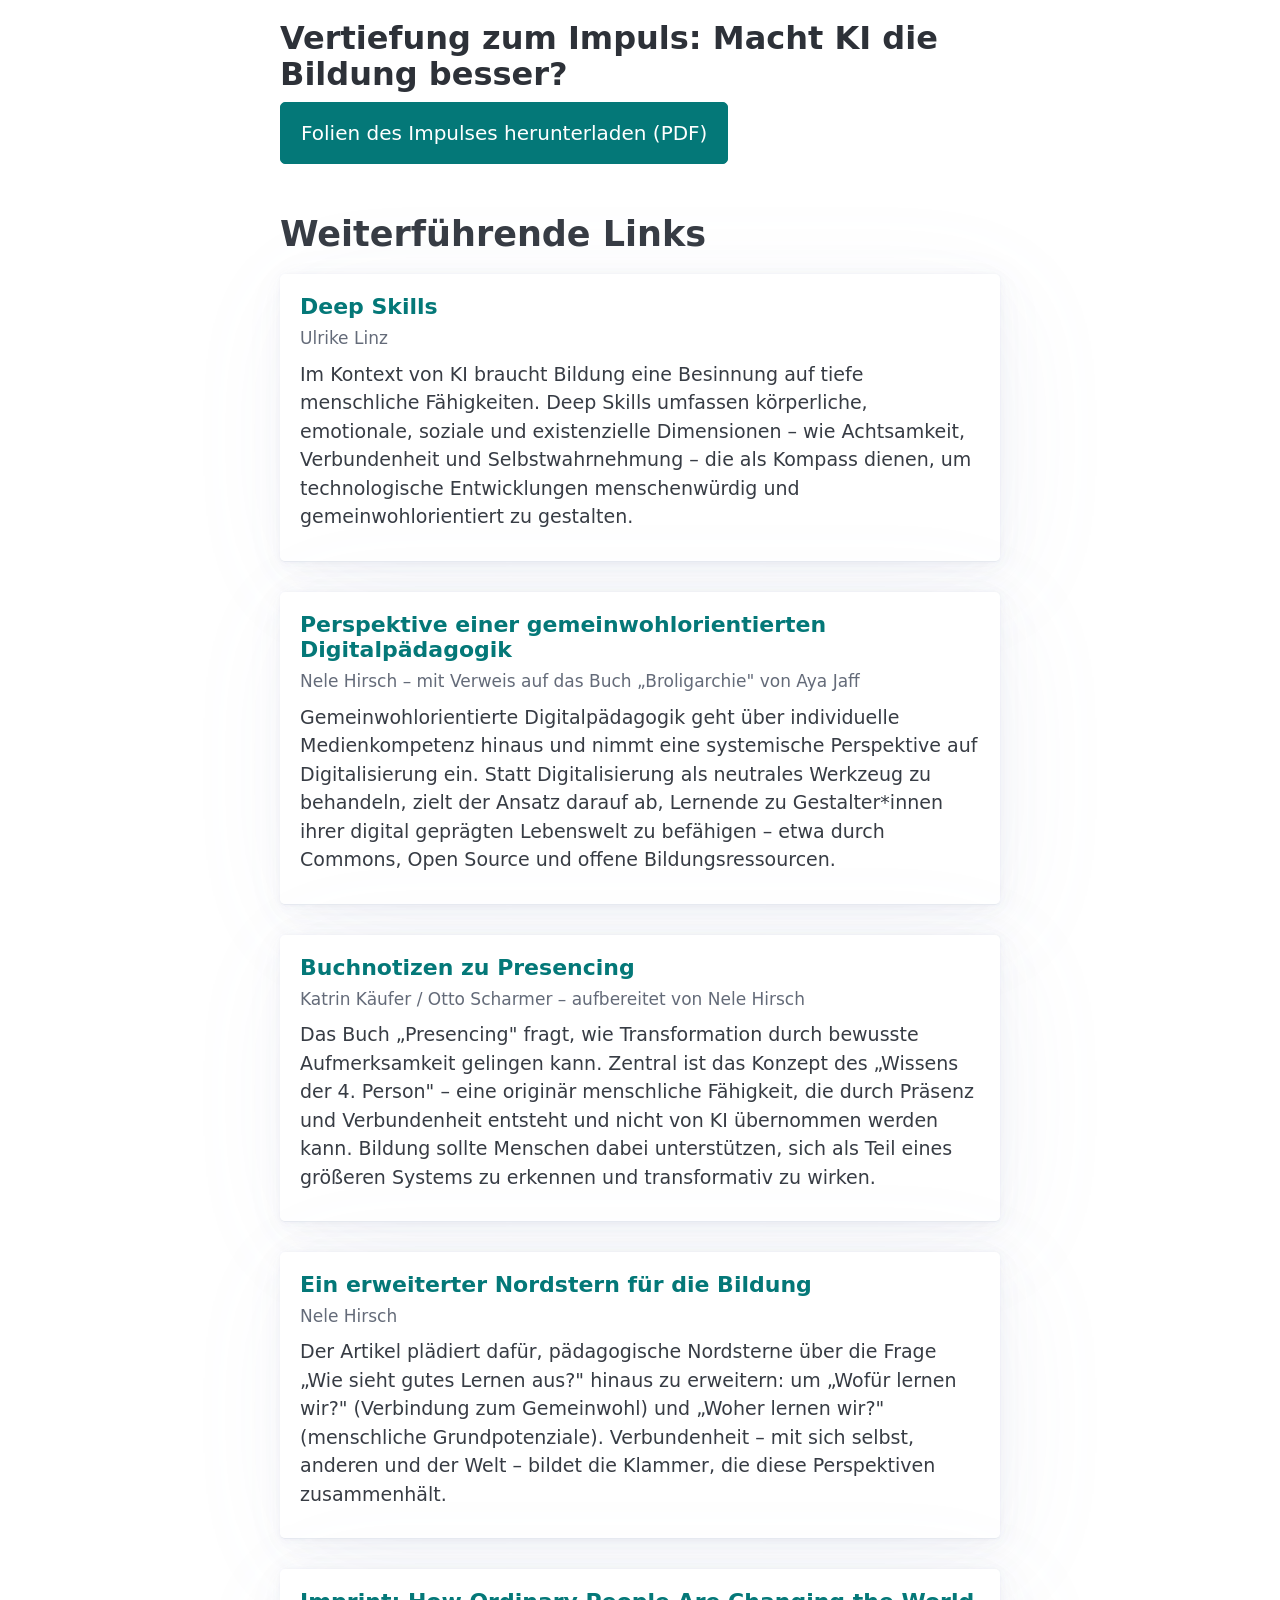
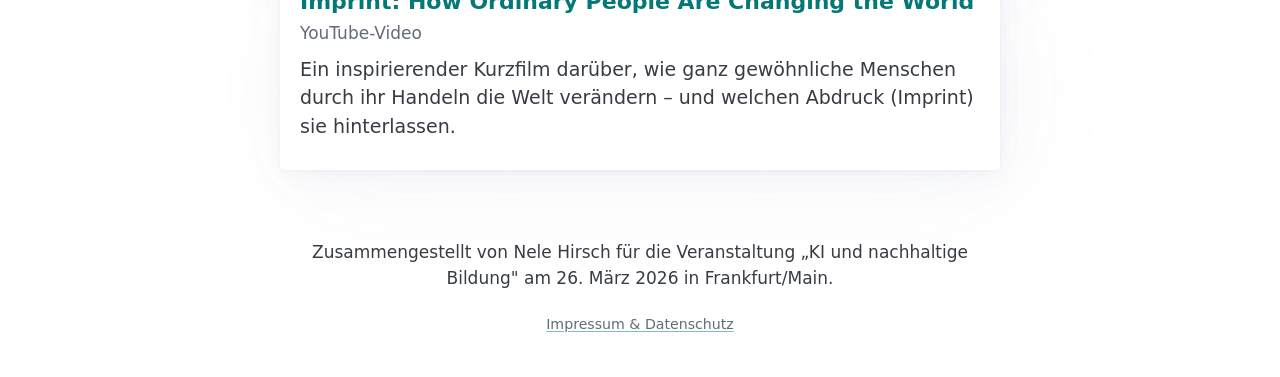
==== index.html @ 7fba6219 "Initiale Version der Vertiefungsseite Statische Website mit Pico.css zum Impuls 'Macht KI die Bildun" ====
<!DOCTYPE html>
<html lang="de">
<head>
    <meta charset="UTF-8">
    <meta name="viewport" content="width=device-width, initial-scale=1.0">
    <title>Vertiefung zum Impuls: Macht KI die Bildung besser?</title>
    <meta name="description" content="Vertiefende Links und Materialien zum Impuls 'Macht KI die Bildung besser?' – Veranstaltung 'KI und nachhaltige Bildung', 26. März 2026, Frankfurt/Main.">
    <meta property="og:title" content="Vertiefung zum Impuls: Macht KI die Bildung besser?">
    <meta property="og:description" content="Vertiefende Links und Materialien zum Impuls 'Macht KI die Bildung besser?' – Veranstaltung 'KI und nachhaltige Bildung', 26. März 2026, Frankfurt/Main.">
    <meta property="og:image" content="img-vorschau.png">
    <link rel="icon" href="favicon.ico" type="image/x-icon">
    <link rel="stylesheet" href="css/pico.min.css">
    <link rel="stylesheet" href="css/custom.css">
</head>
<body>
    <main class="container">
        <header>
            <h1>Vertiefung zum Impuls: Macht KI die Bildung besser?</h1>
        </header>

        <section class="download-section">
            <a href="ffm-slides.pdf" role="button" download>Folien des Impulses herunterladen (PDF)</a>
        </section>

        <section>
            <h2>Weiterführende Links</h2>

            <article class="link-card">
                <h3><a href="https://linzspiration.de/deep-skills">Deep Skills</a></h3>
                <p class="author">Ulrike Linz</p>
                <p>Im Kontext von KI braucht Bildung eine Besinnung auf tiefe menschliche Fähigkeiten. Deep Skills umfassen körperliche, emotionale, soziale und existenzielle Dimensionen – wie Achtsamkeit, Verbundenheit und Selbstwahrnehmung – die als Kompass dienen, um technologische Entwicklungen menschenwürdig und gemeinwohlorientiert zu gestalten.</p>
            </article>

            <article class="link-card">
                <h3><a href="https://ebildungslabor.de/blog/gemeinwohlorientierte-digitalpaedagogik/">Perspektive einer gemeinwohlorientierten Digitalpädagogik</a></h3>
                <p class="author">Nele Hirsch – mit Verweis auf das Buch „Broligarchie" von Aya Jaff</p>
                <p>Gemeinwohlorientierte Digitalpädagogik geht über individuelle Medienkompetenz hinaus und nimmt eine systemische Perspektive auf Digitalisierung ein. Statt Digitalisierung als neutrales Werkzeug zu behandeln, zielt der Ansatz darauf ab, Lernende zu Gestalter*innen ihrer digital geprägten Lebenswelt zu befähigen – etwa durch Commons, Open Source und offene Bildungsressourcen.</p>
            </article>

            <article class="link-card">
                <h3><a href="https://ebildungslabor.de/blog/buchnotizen-presencing/">Buchnotizen zu Presencing</a></h3>
                <p class="author">Katrin Käufer / Otto Scharmer – aufbereitet von Nele Hirsch</p>
                <p>Das Buch „Presencing" fragt, wie Transformation durch bewusste Aufmerksamkeit gelingen kann. Zentral ist das Konzept des „Wissens der 4. Person" – eine originär menschliche Fähigkeit, die durch Präsenz und Verbundenheit entsteht und nicht von KI übernommen werden kann. Bildung sollte Menschen dabei unterstützen, sich als Teil eines größeren Systems zu erkennen und transformativ zu wirken.</p>
            </article>

            <article class="link-card">
                <h3><a href="https://ebildungslabor.de/blog/ein-erweiterter-nordstern-fuer-die-bildung/">Ein erweiterter Nordstern für die Bildung</a></h3>
                <p class="author">Nele Hirsch</p>
                <p>Der Artikel plädiert dafür, pädagogische Nordsterne über die Frage „Wie sieht gutes Lernen aus?" hinaus zu erweitern: um „Wofür lernen wir?" (Verbindung zum Gemeinwohl) und „Woher lernen wir?" (menschliche Grundpotenziale). Verbundenheit – mit sich selbst, anderen und der Welt – bildet die Klammer, die diese Perspektiven zusammenhält.</p>
            </article>

            <article class="link-card">
                <h3><a href="https://www.youtube.com/watch?v=e0IQV1z_kgY">Imprint: How Ordinary People Are Changing the World</a></h3>
                <p class="author">YouTube-Video</p>
                <p>Ein inspirierender Kurzfilm darüber, wie ganz gewöhnliche Menschen durch ihr Handeln die Welt verändern – und welchen Abdruck (Imprint) sie hinterlassen.</p>
            </article>
        </section>
    </main>

    <footer class="container">
        <p>Zusammengestellt von Nele Hirsch für die Veranstaltung „KI und nachhaltige Bildung" am 26. März 2026 in Frankfurt/Main.</p>
        <p><small><a href="impressumunddatenschutz.html">Impressum &amp; Datenschutz</a></small></p>
    </footer>
</body>
</html>
---- css/pico.min.css ----
@charset "UTF-8";/*!
 * Pico CSS ✨ v2.1.1 (https://picocss.com)
 * Copyright 2019-2025 - Licensed under MIT
 */:host,:root{--pico-font-family-emoji:"Apple Color Emoji","Segoe UI Emoji","Segoe UI Symbol","Noto Color Emoji";--pico-font-family-sans-serif:system-ui,"Segoe UI",Roboto,Oxygen,Ubuntu,Cantarell,Helvetica,Arial,"Helvetica Neue",sans-serif,var(--pico-font-family-emoji);--pico-font-family-monospace:ui-monospace,SFMono-Regular,"SF Mono",Menlo,Consolas,"Liberation Mono",monospace,var(--pico-font-family-emoji);--pico-font-family:var(--pico-font-family-sans-serif);--pico-line-height:1.5;--pico-font-weight:400;--pico-font-size:100%;--pico-text-underline-offset:0.1rem;--pico-border-radius:0.25rem;--pico-border-width:0.0625rem;--pico-outline-width:0.125rem;--pico-transition:0.2s ease-in-out;--pico-spacing:1rem;--pico-typography-spacing-vertical:1rem;--pico-block-spacing-vertical:var(--pico-spacing);--pico-block-spacing-horizontal:var(--pico-spacing);--pico-grid-column-gap:var(--pico-spacing);--pico-grid-row-gap:var(--pico-spacing);--pico-form-element-spacing-vertical:0.75rem;--pico-form-element-spacing-horizontal:1rem;--pico-group-box-shadow:0 0 0 rgba(0, 0, 0, 0);--pico-group-box-shadow-focus-with-button:0 0 0 var(--pico-outline-width) var(--pico-primary-focus);--pico-group-box-shadow-focus-with-input:0 0 0 0.0625rem var(--pico-form-element-border-color);--pico-modal-overlay-backdrop-filter:blur(0.375rem);--pico-nav-element-spacing-vertical:1rem;--pico-nav-element-spacing-horizontal:0.5rem;--pico-nav-link-spacing-vertical:0.5rem;--pico-nav-link-spacing-horizontal:0.5rem;--pico-nav-breadcrumb-divider:">";--pico-icon-checkbox:url("data:image/svg+xml,%3Csvg xmlns='http://www.w3.org/2000/svg' width='24' height='24' viewBox='0 0 24 24' fill='none' stroke='rgb(255, 255, 255)' stroke-width='4' stroke-linecap='round' stroke-linejoin='round'%3E%3Cpolyline points='20 6 9 17 4 12'%3E%3C/polyline%3E%3C/svg%3E");--pico-icon-minus:url("data:image/svg+xml,%3Csvg xmlns='http://www.w3.org/2000/svg' width='24' height='24' viewBox='0 0 24 24' fill='none' stroke='rgb(255, 255, 255)' stroke-width='4' stroke-linecap='round' stroke-linejoin='round'%3E%3Cline x1='5' y1='12' x2='19' y2='12'%3E%3C/line%3E%3C/svg%3E");--pico-icon-chevron:url("data:image/svg+xml,%3Csvg xmlns='http://www.w3.org/2000/svg' width='24' height='24' viewBox='0 0 24 24' fill='none' stroke='rgb(136, 145, 164)' stroke-width='2' stroke-linecap='round' stroke-linejoin='round'%3E%3Cpolyline points='6 9 12 15 18 9'%3E%3C/polyline%3E%3C/svg%3E");--pico-icon-date:url("data:image/svg+xml,%3Csvg xmlns='http://www.w3.org/2000/svg' width='24' height='24' viewBox='0 0 24 24' fill='none' stroke='rgb(136, 145, 164)' stroke-width='2' stroke-linecap='round' stroke-linejoin='round'%3E%3Crect x='3' y='4' width='18' height='18' rx='2' ry='2'%3E%3C/rect%3E%3Cline x1='16' y1='2' x2='16' y2='6'%3E%3C/line%3E%3Cline x1='8' y1='2' x2='8' y2='6'%3E%3C/line%3E%3Cline x1='3' y1='10' x2='21' y2='10'%3E%3C/line%3E%3C/svg%3E");--pico-icon-time:url("data:image/svg+xml,%3Csvg xmlns='http://www.w3.org/2000/svg' width='24' height='24' viewBox='0 0 24 24' fill='none' stroke='rgb(136, 145, 164)' stroke-width='2' stroke-linecap='round' stroke-linejoin='round'%3E%3Ccircle cx='12' cy='12' r='10'%3E%3C/circle%3E%3Cpolyline points='12 6 12 12 16 14'%3E%3C/polyline%3E%3C/svg%3E");--pico-icon-search:url("data:image/svg+xml,%3Csvg xmlns='http://www.w3.org/2000/svg' width='24' height='24' viewBox='0 0 24 24' fill='none' stroke='rgb(136, 145, 164)' stroke-width='1.5' stroke-linecap='round' stroke-linejoin='round'%3E%3Ccircle cx='11' cy='11' r='8'%3E%3C/circle%3E%3Cline x1='21' y1='21' x2='16.65' y2='16.65'%3E%3C/line%3E%3C/svg%3E");--pico-icon-close:url("data:image/svg+xml,%3Csvg xmlns='http://www.w3.org/2000/svg' width='24' height='24' viewBox='0 0 24 24' fill='none' stroke='rgb(136, 145, 164)' stroke-width='3' stroke-linecap='round' stroke-linejoin='round'%3E%3Cline x1='18' y1='6' x2='6' y2='18'%3E%3C/line%3E%3Cline x1='6' y1='6' x2='18' y2='18'%3E%3C/line%3E%3C/svg%3E");--pico-icon-loading:url("data:image/svg+xml,%3Csvg fill='none' height='24' width='24' viewBox='0 0 24 24' xmlns='http://www.w3.org/2000/svg' %3E%3Cstyle%3E g %7B animation: rotate 2s linear infinite; transform-origin: center center; %7D circle %7B stroke-dasharray: 75,100; stroke-dashoffset: -5; animation: dash 1.5s ease-in-out infinite; stroke-linecap: round; %7D @keyframes rotate %7B 0%25 %7B transform: rotate(0deg); %7D 100%25 %7B transform: rotate(360deg); %7D %7D @keyframes dash %7B 0%25 %7B stroke-dasharray: 1,100; stroke-dashoffset: 0; %7D 50%25 %7B stroke-dasharray: 44.5,100; stroke-dashoffset: -17.5; %7D 100%25 %7B stroke-dasharray: 44.5,100; stroke-dashoffset: -62; %7D %7D %3C/style%3E%3Cg%3E%3Ccircle cx='12' cy='12' r='10' fill='none' stroke='rgb(136, 145, 164)' stroke-width='4' /%3E%3C/g%3E%3C/svg%3E")}@media (min-width:576px){:host,:root{--pico-font-size:106.25%}}@media (min-width:768px){:host,:root{--pico-font-size:112.5%}}@media (min-width:1024px){:host,:root{--pico-font-size:118.75%}}@media (min-width:1280px){:host,:root{--pico-font-size:125%}}@media (min-width:1536px){:host,:root{--pico-font-size:131.25%}}a{--pico-text-decoration:underline}a.contrast,a.secondary{--pico-text-decoration:underline}small{--pico-font-size:0.875em}h1,h2,h3,h4,h5,h6{--pico-font-weight:700}h1{--pico-font-size:2rem;--pico-line-height:1.125;--pico-typography-spacing-top:3rem}h2{--pico-font-size:1.75rem;--pico-line-height:1.15;--pico-typography-spacing-top:2.625rem}h3{--pico-font-size:1.5rem;--pico-line-height:1.175;--pico-typography-spacing-top:2.25rem}h4{--pico-font-size:1.25rem;--pico-line-height:1.2;--pico-typography-spacing-top:1.874rem}h5{--pico-font-size:1.125rem;--pico-line-height:1.225;--pico-typography-spacing-top:1.6875rem}h6{--pico-font-size:1rem;--pico-line-height:1.25;--pico-typography-spacing-top:1.5rem}tfoot td,tfoot th,thead td,thead th{--pico-font-weight:600;--pico-border-width:0.1875rem}code,kbd,pre,samp{--pico-font-family:var(--pico-font-family-monospace)}kbd{--pico-font-weight:bolder}:where(select,textarea),input:not([type=submit],[type=button],[type=reset],[type=checkbox],[type=radio],[type=file]){--pico-outline-width:0.0625rem}[type=search]{--pico-border-radius:5rem}[type=checkbox],[type=radio]{--pico-border-width:0.125rem}[type=checkbox][role=switch]{--pico-border-width:0.1875rem}details.dropdown summary:not([role=button]){--pico-outline-width:0.0625rem}nav details.dropdown summary:focus-visible{--pico-outline-width:0.125rem}[role=search]{--pico-border-radius:5rem}[role=group]:has(button.secondary:focus,[type=submit].secondary:focus,[type=button].secondary:focus,[role=button].secondary:focus),[role=search]:has(button.secondary:focus,[type=submit].secondary:focus,[type=button].secondary:focus,[role=button].secondary:focus){--pico-group-box-shadow-focus-with-button:0 0 0 var(--pico-outline-width) var(--pico-secondary-focus)}[role=group]:has(button.contrast:focus,[type=submit].contrast:focus,[type=button].contrast:focus,[role=button].contrast:focus),[role=search]:has(button.contrast:focus,[type=submit].contrast:focus,[type=button].contrast:focus,[role=button].contrast:focus){--pico-group-box-shadow-focus-with-button:0 0 0 var(--pico-outline-width) var(--pico-contrast-focus)}[role=group] [role=button],[role=group] [type=button],[role=group] [type=submit],[role=group] button,[role=search] [role=button],[role=search] [type=button],[role=search] [type=submit],[role=search] button{--pico-form-element-spacing-horizontal:2rem}details summary[role=button]:not(.outline)::after{filter:brightness(0) invert(1)}[aria-busy=true]:not(input,select,textarea):is(button,[type=submit],[type=button],[type=reset],[role=button]):not(.outline)::before{filter:brightness(0) invert(1)}:host(:not([data-theme=dark])),:root:not([data-theme=dark]),[data-theme=light]{color-scheme:light;--pico-background-color:#fff;--pico-color:#373c44;--pico-text-selection-color:rgba(2, 154, 232, 0.25);--pico-muted-color:#646b79;--pico-muted-border-color:rgb(231, 234, 239.5);--pico-primary:#0172ad;--pico-primary-background:#0172ad;--pico-primary-border:var(--pico-primary-background);--pico-primary-underline:rgba(1, 114, 173, 0.5);--pico-primary-hover:#015887;--pico-primary-hover-background:#02659a;--pico-primary-hover-border:var(--pico-primary-hover-background);--pico-primary-hover-underline:var(--pico-primary-hover);--pico-primary-focus:rgba(2, 154, 232, 0.5);--pico-primary-inverse:#fff;--pico-secondary:#5d6b89;--pico-secondary-background:#525f7a;--pico-secondary-border:var(--pico-secondary-background);--pico-secondary-underline:rgba(93, 107, 137, 0.5);--pico-secondary-hover:#48536b;--pico-secondary-hover-background:#48536b;--pico-secondary-hover-border:var(--pico-secondary-hover-background);--pico-secondary-hover-underline:var(--pico-secondary-hover);--pico-secondary-focus:rgba(93, 107, 137, 0.25);--pico-secondary-inverse:#fff;--pico-contrast:#181c25;--pico-contrast-background:#181c25;--pico-contrast-border:var(--pico-contrast-background);--pico-contrast-underline:rgba(24, 28, 37, 0.5);--pico-contrast-hover:#000;--pico-contrast-hover-background:#000;--pico-contrast-hover-border:var(--pico-contrast-hover-background);--pico-contrast-hover-underline:var(--pico-secondary-hover);--pico-contrast-focus:rgba(93, 107, 137, 0.25);--pico-contrast-inverse:#fff;--pico-box-shadow:0.0145rem 0.029rem 0.174rem rgba(129, 145, 181, 0.01698),0.0335rem 0.067rem 0.402rem rgba(129, 145, 181, 0.024),0.0625rem 0.125rem 0.75rem rgba(129, 145, 181, 0.03),0.1125rem 0.225rem 1.35rem rgba(129, 145, 181, 0.036),0.2085rem 0.417rem 2.502rem rgba(129, 145, 181, 0.04302),0.5rem 1rem 6rem rgba(129, 145, 181, 0.06),0 0 0 0.0625rem rgba(129, 145, 181, 0.015);--pico-h1-color:#2d3138;--pico-h2-color:#373c44;--pico-h3-color:#424751;--pico-h4-color:#4d535e;--pico-h5-color:#5c6370;--pico-h6-color:#646b79;--pico-mark-background-color:rgb(252.5, 230.5, 191.5);--pico-mark-color:#0f1114;--pico-ins-color:rgb(28.5, 105.5, 84);--pico-del-color:rgb(136, 56.5, 53);--pico-blockquote-border-color:var(--pico-muted-border-color);--pico-blockquote-footer-color:var(--pico-muted-color);--pico-button-box-shadow:0 0 0 rgba(0, 0, 0, 0);--pico-button-hover-box-shadow:0 0 0 rgba(0, 0, 0, 0);--pico-table-border-color:var(--pico-muted-border-color);--pico-table-row-stripped-background-color:rgba(111, 120, 135, 0.0375);--pico-code-background-color:rgb(243, 244.5, 246.75);--pico-code-color:#646b79;--pico-code-kbd-background-color:var(--pico-color);--pico-code-kbd-color:var(--pico-background-color);--pico-form-element-background-color:rgb(251, 251.5, 252.25);--pico-form-element-selected-background-color:#dfe3eb;--pico-form-element-border-color:#cfd5e2;--pico-form-element-color:#23262c;--pico-form-element-placeholder-color:var(--pico-muted-color);--pico-form-element-active-background-color:#fff;--pico-form-element-active-border-color:var(--pico-primary-border);--pico-form-element-focus-color:var(--pico-primary-border);--pico-form-element-disabled-opacity:0.5;--pico-form-element-invalid-border-color:rgb(183.5, 105.5, 106.5);--pico-form-element-invalid-active-border-color:rgb(200.25, 79.25, 72.25);--pico-form-element-invalid-focus-color:var(--pico-form-element-invalid-active-border-color);--pico-form-element-valid-border-color:rgb(76, 154.5, 137.5);--pico-form-element-valid-active-border-color:rgb(39, 152.75, 118.75);--pico-form-element-valid-focus-color:var(--pico-form-element-valid-active-border-color);--pico-switch-background-color:#bfc7d9;--pico-switch-checked-background-color:var(--pico-primary-background);--pico-switch-color:#fff;--pico-switch-thumb-box-shadow:0 0 0 rgba(0, 0, 0, 0);--pico-range-border-color:#dfe3eb;--pico-range-active-border-color:#bfc7d9;--pico-range-thumb-border-color:var(--pico-background-color);--pico-range-thumb-color:var(--pico-secondary-background);--pico-range-thumb-active-color:var(--pico-primary-background);--pico-accordion-border-color:var(--pico-muted-border-color);--pico-accordion-active-summary-color:var(--pico-primary-hover);--pico-accordion-close-summary-color:var(--pico-color);--pico-accordion-open-summary-color:var(--pico-muted-color);--pico-card-background-color:var(--pico-background-color);--pico-card-border-color:var(--pico-muted-border-color);--pico-card-box-shadow:var(--pico-box-shadow);--pico-card-sectioning-background-color:rgb(251, 251.5, 252.25);--pico-dropdown-background-color:#fff;--pico-dropdown-border-color:#eff1f4;--pico-dropdown-box-shadow:var(--pico-box-shadow);--pico-dropdown-color:var(--pico-color);--pico-dropdown-hover-background-color:#eff1f4;--pico-loading-spinner-opacity:0.5;--pico-modal-overlay-background-color:rgba(232, 234, 237, 0.75);--pico-progress-background-color:#dfe3eb;--pico-progress-color:var(--pico-primary-background);--pico-tooltip-background-color:var(--pico-contrast-background);--pico-tooltip-color:var(--pico-contrast-inverse);--pico-icon-valid:url("data:image/svg+xml,%3Csvg xmlns='http://www.w3.org/2000/svg' width='24' height='24' viewBox='0 0 24 24' fill='none' stroke='rgb(76, 154.5, 137.5)' stroke-width='2' stroke-linecap='round' stroke-linejoin='round'%3E%3Cpolyline points='20 6 9 17 4 12'%3E%3C/polyline%3E%3C/svg%3E");--pico-icon-invalid:url("data:image/svg+xml,%3Csvg xmlns='http://www.w3.org/2000/svg' width='24' height='24' viewBox='0 0 24 24' fill='none' stroke='rgb(200.25, 79.25, 72.25)' stroke-width='2' stroke-linecap='round' stroke-linejoin='round'%3E%3Ccircle cx='12' cy='12' r='10'%3E%3C/circle%3E%3Cline x1='12' y1='8' x2='12' y2='12'%3E%3C/line%3E%3Cline x1='12' y1='16' x2='12.01' y2='16'%3E%3C/line%3E%3C/svg%3E")}:host(:not([data-theme=dark])) input:is([type=submit],[type=button],[type=reset],[type=checkbox],[type=radio],[type=file]),:root:not([data-theme=dark]) input:is([type=submit],[type=button],[type=reset],[type=checkbox],[type=radio],[type=file]),[data-theme=light] input:is([type=submit],[type=button],[type=reset],[type=checkbox],[type=radio],[type=file]){--pico-form-element-focus-color:var(--pico-primary-focus)}@media only screen and (prefers-color-scheme:dark){:host(:not([data-theme])),:root:not([data-theme]){color-scheme:dark;--pico-background-color:rgb(19, 22.5, 30.5);--pico-color:#c2c7d0;--pico-text-selection-color:rgba(1, 170, 255, 0.1875);--pico-muted-color:#7b8495;--pico-muted-border-color:#202632;--pico-primary:#01aaff;--pico-primary-background:#0172ad;--pico-primary-border:var(--pico-primary-background);--pico-primary-underline:rgba(1, 170, 255, 0.5);--pico-primary-hover:#79c0ff;--pico-primary-hover-background:#017fc0;--pico-primary-hover-border:var(--pico-primary-hover-background);--pico-primary-hover-underline:var(--pico-primary-hover);--pico-primary-focus:rgba(1, 170, 255, 0.375);--pico-primary-inverse:#fff;--pico-secondary:#969eaf;--pico-secondary-background:#525f7a;--pico-secondary-border:var(--pico-secondary-background);--pico-secondary-underline:rgba(150, 158, 175, 0.5);--pico-secondary-hover:#b3b9c5;--pico-secondary-hover-background:#5d6b89;--pico-secondary-hover-border:var(--pico-secondary-hover-background);--pico-secondary-hover-underline:var(--pico-secondary-hover);--pico-secondary-focus:rgba(144, 158, 190, 0.25);--pico-secondary-inverse:#fff;--pico-contrast:#dfe3eb;--pico-contrast-background:#eff1f4;--pico-contrast-border:var(--pico-contrast-background);--pico-contrast-underline:rgba(223, 227, 235, 0.5);--pico-contrast-hover:#fff;--pico-contrast-hover-background:#fff;--pico-contrast-hover-border:var(--pico-contrast-hover-background);--pico-contrast-hover-underline:var(--pico-contrast-hover);--pico-contrast-focus:rgba(207, 213, 226, 0.25);--pico-contrast-inverse:#000;--pico-box-shadow:0.0145rem 0.029rem 0.174rem rgba(7, 8.5, 12, 0.01698),0.0335rem 0.067rem 0.402rem rgba(7, 8.5, 12, 0.024),0.0625rem 0.125rem 0.75rem rgba(7, 8.5, 12, 0.03),0.1125rem 0.225rem 1.35rem rgba(7, 8.5, 12, 0.036),0.2085rem 0.417rem 2.502rem rgba(7, 8.5, 12, 0.04302),0.5rem 1rem 6rem rgba(7, 8.5, 12, 0.06),0 0 0 0.0625rem rgba(7, 8.5, 12, 0.015);--pico-h1-color:#f0f1f3;--pico-h2-color:#e0e3e7;--pico-h3-color:#c2c7d0;--pico-h4-color:#b3b9c5;--pico-h5-color:#a4acba;--pico-h6-color:#8891a4;--pico-mark-background-color:#014063;--pico-mark-color:#fff;--pico-ins-color:#62af9a;--pico-del-color:rgb(205.5, 126, 123);--pico-blockquote-border-color:var(--pico-muted-border-color);--pico-blockquote-footer-color:var(--pico-muted-color);--pico-button-box-shadow:0 0 0 rgba(0, 0, 0, 0);--pico-button-hover-box-shadow:0 0 0 rgba(0, 0, 0, 0);--pico-table-border-color:var(--pico-muted-border-color);--pico-table-row-stripped-background-color:rgba(111, 120, 135, 0.0375);--pico-code-background-color:rgb(26, 30.5, 40.25);--pico-code-color:#8891a4;--pico-code-kbd-background-color:var(--pico-color);--pico-code-kbd-color:var(--pico-background-color);--pico-form-element-background-color:rgb(28, 33, 43.5);--pico-form-element-selected-background-color:#2a3140;--pico-form-element-border-color:#2a3140;--pico-form-element-color:#e0e3e7;--pico-form-element-placeholder-color:#8891a4;--pico-form-element-active-background-color:rgb(26, 30.5, 40.25);--pico-form-element-active-border-color:var(--pico-primary-border);--pico-form-element-focus-color:var(--pico-primary-border);--pico-form-element-disabled-opacity:0.5;--pico-form-element-invalid-border-color:rgb(149.5, 74, 80);--pico-form-element-invalid-active-border-color:rgb(183.25, 63.5, 59);--pico-form-element-invalid-focus-color:var(--pico-form-element-invalid-active-border-color);--pico-form-element-valid-border-color:#2a7b6f;--pico-form-element-valid-active-border-color:rgb(22, 137, 105.5);--pico-form-element-valid-focus-color:var(--pico-form-element-valid-active-border-color);--pico-switch-background-color:#333c4e;--pico-switch-checked-background-color:var(--pico-primary-background);--pico-switch-color:#fff;--pico-switch-thumb-box-shadow:0 0 0 rgba(0, 0, 0, 0);--pico-range-border-color:#202632;--pico-range-active-border-color:#2a3140;--pico-range-thumb-border-color:var(--pico-background-color);--pico-range-thumb-color:var(--pico-secondary-background);--pico-range-thumb-active-color:var(--pico-primary-background);--pico-accordion-border-color:var(--pico-muted-border-color);--pico-accordion-active-summary-color:var(--pico-primary-hover);--pico-accordion-close-summary-color:var(--pico-color);--pico-accordion-open-summary-color:var(--pico-muted-color);--pico-card-background-color:#181c25;--pico-card-border-color:var(--pico-card-background-color);--pico-card-box-shadow:var(--pico-box-shadow);--pico-card-sectioning-background-color:rgb(26, 30.5, 40.25);--pico-dropdown-background-color:#181c25;--pico-dropdown-border-color:#202632;--pico-dropdown-box-shadow:var(--pico-box-shadow);--pico-dropdown-color:var(--pico-color);--pico-dropdown-hover-background-color:#202632;--pico-loading-spinner-opacity:0.5;--pico-modal-overlay-background-color:rgba(7.5, 8.5, 10, 0.75);--pico-progress-background-color:#202632;--pico-progress-color:var(--pico-primary-background);--pico-tooltip-background-color:var(--pico-contrast-background);--pico-tooltip-color:var(--pico-contrast-inverse);--pico-icon-valid:url("data:image/svg+xml,%3Csvg xmlns='http://www.w3.org/2000/svg' width='24' height='24' viewBox='0 0 24 24' fill='none' stroke='rgb(42, 123, 111)' stroke-width='2' stroke-linecap='round' stroke-linejoin='round'%3E%3Cpolyline points='20 6 9 17 4 12'%3E%3C/polyline%3E%3C/svg%3E");--pico-icon-invalid:url("data:image/svg+xml,%3Csvg xmlns='http://www.w3.org/2000/svg' width='24' height='24' viewBox='0 0 24 24' fill='none' stroke='rgb(149.5, 74, 80)' stroke-width='2' stroke-linecap='round' stroke-linejoin='round'%3E%3Ccircle cx='12' cy='12' r='10'%3E%3C/circle%3E%3Cline x1='12' y1='8' x2='12' y2='12'%3E%3C/line%3E%3Cline x1='12' y1='16' x2='12.01' y2='16'%3E%3C/line%3E%3C/svg%3E")}:host(:not([data-theme])) input:is([type=submit],[type=button],[type=reset],[type=checkbox],[type=radio],[type=file]),:root:not([data-theme]) input:is([type=submit],[type=button],[type=reset],[type=checkbox],[type=radio],[type=file]){--pico-form-element-focus-color:var(--pico-primary-focus)}:host(:not([data-theme])) details summary[role=button].contrast:not(.outline)::after,:root:not([data-theme]) details summary[role=button].contrast:not(.outline)::after{filter:brightness(0)}:host(:not([data-theme])) [aria-busy=true]:not(input,select,textarea).contrast:is(button,[type=submit],[type=button],[type=reset],[role=button]):not(.outline)::before,:root:not([data-theme]) [aria-busy=true]:not(input,select,textarea).contrast:is(button,[type=submit],[type=button],[type=reset],[role=button]):not(.outline)::before{filter:brightness(0)}}[data-theme=dark]{color-scheme:dark;--pico-background-color:rgb(19, 22.5, 30.5);--pico-color:#c2c7d0;--pico-text-selection-color:rgba(1, 170, 255, 0.1875);--pico-muted-color:#7b8495;--pico-muted-border-color:#202632;--pico-primary:#01aaff;--pico-primary-background:#0172ad;--pico-primary-border:var(--pico-primary-background);--pico-primary-underline:rgba(1, 170, 255, 0.5);--pico-primary-hover:#79c0ff;--pico-primary-hover-background:#017fc0;--pico-primary-hover-border:var(--pico-primary-hover-background);--pico-primary-hover-underline:var(--pico-primary-hover);--pico-primary-focus:rgba(1, 170, 255, 0.375);--pico-primary-inverse:#fff;--pico-secondary:#969eaf;--pico-secondary-background:#525f7a;--pico-secondary-border:var(--pico-secondary-background);--pico-secondary-underline:rgba(150, 158, 175, 0.5);--pico-secondary-hover:#b3b9c5;--pico-secondary-hover-background:#5d6b89;--pico-secondary-hover-border:var(--pico-secondary-hover-background);--pico-secondary-hover-underline:var(--pico-secondary-hover);--pico-secondary-focus:rgba(144, 158, 190, 0.25);--pico-secondary-inverse:#fff;--pico-contrast:#dfe3eb;--pico-contrast-background:#eff1f4;--pico-contrast-border:var(--pico-contrast-background);--pico-contrast-underline:rgba(223, 227, 235, 0.5);--pico-contrast-hover:#fff;--pico-contrast-hover-background:#fff;--pico-contrast-hover-border:var(--pico-contrast-hover-background);--pico-contrast-hover-underline:var(--pico-contrast-hover);--pico-contrast-focus:rgba(207, 213, 226, 0.25);--pico-contrast-inverse:#000;--pico-box-shadow:0.0145rem 0.029rem 0.174rem rgba(7, 8.5, 12, 0.01698),0.0335rem 0.067rem 0.402rem rgba(7, 8.5, 12, 0.024),0.0625rem 0.125rem 0.75rem rgba(7, 8.5, 12, 0.03),0.1125rem 0.225rem 1.35rem rgba(7, 8.5, 12, 0.036),0.2085rem 0.417rem 2.502rem rgba(7, 8.5, 12, 0.04302),0.5rem 1rem 6rem rgba(7, 8.5, 12, 0.06),0 0 0 0.0625rem rgba(7, 8.5, 12, 0.015);--pico-h1-color:#f0f1f3;--pico-h2-color:#e0e3e7;--pico-h3-color:#c2c7d0;--pico-h4-color:#b3b9c5;--pico-h5-color:#a4acba;--pico-h6-color:#8891a4;--pico-mark-background-color:#014063;--pico-mark-color:#fff;--pico-ins-color:#62af9a;--pico-del-color:rgb(205.5, 126, 123);--pico-blockquote-border-color:var(--pico-muted-border-color);--pico-blockquote-footer-color:var(--pico-muted-color);--pico-button-box-shadow:0 0 0 rgba(0, 0, 0, 0);--pico-button-hover-box-shadow:0 0 0 rgba(0, 0, 0, 0);--pico-table-border-color:var(--pico-muted-border-color);--pico-table-row-stripped-background-color:rgba(111, 120, 135, 0.0375);--pico-code-background-color:rgb(26, 30.5, 40.25);--pico-code-color:#8891a4;--pico-code-kbd-background-color:var(--pico-color);--pico-code-kbd-color:var(--pico-background-color);--pico-form-element-background-color:rgb(28, 33, 43.5);--pico-form-element-selected-background-color:#2a3140;--pico-form-element-border-color:#2a3140;--pico-form-element-color:#e0e3e7;--pico-form-element-placeholder-color:#8891a4;--pico-form-element-active-background-color:rgb(26, 30.5, 40.25);--pico-form-element-active-border-color:var(--pico-primary-border);--pico-form-element-focus-color:var(--pico-primary-border);--pico-form-element-disabled-opacity:0.5;--pico-form-element-invalid-border-color:rgb(149.5, 74, 80);--pico-form-element-invalid-active-border-color:rgb(183.25, 63.5, 59);--pico-form-element-invalid-focus-color:var(--pico-form-element-invalid-active-border-color);--pico-form-element-valid-border-color:#2a7b6f;--pico-form-element-valid-active-border-color:rgb(22, 137, 105.5);--pico-form-element-valid-focus-color:var(--pico-form-element-valid-active-border-color);--pico-switch-background-color:#333c4e;--pico-switch-checked-background-color:var(--pico-primary-background);--pico-switch-color:#fff;--pico-switch-thumb-box-shadow:0 0 0 rgba(0, 0, 0, 0);--pico-range-border-color:#202632;--pico-range-active-border-color:#2a3140;--pico-range-thumb-border-color:var(--pico-background-color);--pico-range-thumb-color:var(--pico-secondary-background);--pico-range-thumb-active-color:var(--pico-primary-background);--pico-accordion-border-color:var(--pico-muted-border-color);--pico-accordion-active-summary-color:var(--pico-primary-hover);--pico-accordion-close-summary-color:var(--pico-color);--pico-accordion-open-summary-color:var(--pico-muted-color);--pico-card-background-color:#181c25;--pico-card-border-color:var(--pico-card-background-color);--pico-card-box-shadow:var(--pico-box-shadow);--pico-card-sectioning-background-color:rgb(26, 30.5, 40.25);--pico-dropdown-background-color:#181c25;--pico-dropdown-border-color:#202632;--pico-dropdown-box-shadow:var(--pico-box-shadow);--pico-dropdown-color:var(--pico-color);--pico-dropdown-hover-background-color:#202632;--pico-loading-spinner-opacity:0.5;--pico-modal-overlay-background-color:rgba(7.5, 8.5, 10, 0.75);--pico-progress-background-color:#202632;--pico-progress-color:var(--pico-primary-background);--pico-tooltip-background-color:var(--pico-contrast-background);--pico-tooltip-color:var(--pico-contrast-inverse);--pico-icon-valid:url("data:image/svg+xml,%3Csvg xmlns='http://www.w3.org/2000/svg' width='24' height='24' viewBox='0 0 24 24' fill='none' stroke='rgb(42, 123, 111)' stroke-width='2' stroke-linecap='round' stroke-linejoin='round'%3E%3Cpolyline points='20 6 9 17 4 12'%3E%3C/polyline%3E%3C/svg%3E");--pico-icon-invalid:url("data:image/svg+xml,%3Csvg xmlns='http://www.w3.org/2000/svg' width='24' height='24' viewBox='0 0 24 24' fill='none' stroke='rgb(149.5, 74, 80)' stroke-width='2' stroke-linecap='round' stroke-linejoin='round'%3E%3Ccircle cx='12' cy='12' r='10'%3E%3C/circle%3E%3Cline x1='12' y1='8' x2='12' y2='12'%3E%3C/line%3E%3Cline x1='12' y1='16' x2='12.01' y2='16'%3E%3C/line%3E%3C/svg%3E")}[data-theme=dark] input:is([type=submit],[type=button],[type=reset],[type=checkbox],[type=radio],[type=file]){--pico-form-element-focus-color:var(--pico-primary-focus)}[data-theme=dark] details summary[role=button].contrast:not(.outline)::after{filter:brightness(0)}[data-theme=dark] [aria-busy=true]:not(input,select,textarea).contrast:is(button,[type=submit],[type=button],[type=reset],[role=button]):not(.outline)::before{filter:brightness(0)}[type=checkbox],[type=radio],[type=range],progress{accent-color:var(--pico-primary)}*,::after,::before{box-sizing:border-box;background-repeat:no-repeat}::after,::before{text-decoration:inherit;vertical-align:inherit}:where(:host),:where(:root){-webkit-tap-highlight-color:transparent;-webkit-text-size-adjust:100%;-moz-text-size-adjust:100%;text-size-adjust:100%;background-color:var(--pico-background-color);color:var(--pico-color);font-weight:var(--pico-font-weight);font-size:var(--pico-font-size);line-height:var(--pico-line-height);font-family:var(--pico-font-family);text-underline-offset:var(--pico-text-underline-offset);text-rendering:optimizeLegibility;overflow-wrap:break-word;-moz-tab-size:4;-o-tab-size:4;tab-size:4}body{width:100%;margin:0}main{display:block}body>footer,body>header,body>main{padding-block:var(--pico-block-spacing-vertical)}section{margin-bottom:var(--pico-block-spacing-vertical)}.container,.container-fluid{width:100%;margin-right:auto;margin-left:auto;padding-right:var(--pico-spacing);padding-left:var(--pico-spacing)}@media (min-width:576px){.container{max-width:510px;padding-right:0;padding-left:0}}@media (min-width:768px){.container{max-width:700px}}@media (min-width:1024px){.container{max-width:950px}}@media (min-width:1280px){.container{max-width:1200px}}@media (min-width:1536px){.container{max-width:1450px}}.grid{grid-column-gap:var(--pico-grid-column-gap);grid-row-gap:var(--pico-grid-row-gap);display:grid;grid-template-columns:1fr}@media (min-width:768px){.grid{grid-template-columns:repeat(auto-fit,minmax(0%,1fr))}}.grid>*{min-width:0}.overflow-auto{overflow:auto}b,strong{font-weight:bolder}sub,sup{position:relative;font-size:.75em;line-height:0;vertical-align:baseline}sub{bottom:-.25em}sup{top:-.5em}address,blockquote,dl,ol,p,pre,table,ul{margin-top:0;margin-bottom:var(--pico-typography-spacing-vertical);color:var(--pico-color);font-style:normal;font-weight:var(--pico-font-weight)}h1,h2,h3,h4,h5,h6{margin-top:0;margin-bottom:var(--pico-typography-spacing-vertical);color:var(--pico-color);font-weight:var(--pico-font-weight);font-size:var(--pico-font-size);line-height:var(--pico-line-height);font-family:var(--pico-font-family)}h1{--pico-color:var(--pico-h1-color)}h2{--pico-color:var(--pico-h2-color)}h3{--pico-color:var(--pico-h3-color)}h4{--pico-color:var(--pico-h4-color)}h5{--pico-color:var(--pico-h5-color)}h6{--pico-color:var(--pico-h6-color)}:where(article,address,blockquote,dl,figure,form,ol,p,pre,table,ul)~:is(h1,h2,h3,h4,h5,h6){margin-top:var(--pico-typography-spacing-top)}p{margin-bottom:var(--pico-typography-spacing-vertical)}hgroup{margin-bottom:var(--pico-typography-spacing-vertical)}hgroup>*{margin-top:0;margin-bottom:0}hgroup>:not(:first-child):last-child{--pico-color:var(--pico-muted-color);--pico-font-weight:unset;font-size:1rem}:where(ol,ul) li{margin-bottom:calc(var(--pico-typography-spacing-vertical) * .25)}:where(dl,ol,ul) :where(dl,ol,ul){margin:0;margin-top:calc(var(--pico-typography-spacing-vertical) * .25)}ul li{list-style:square}mark{padding:.125rem .25rem;background-color:var(--pico-mark-background-color);color:var(--pico-mark-color);vertical-align:baseline}blockquote{display:block;margin:var(--pico-typography-spacing-vertical) 0;padding:var(--pico-spacing);border-right:none;border-left:.25rem solid var(--pico-blockquote-border-color);border-inline-start:0.25rem solid var(--pico-blockquote-border-color);border-inline-end:none}blockquote footer{margin-top:calc(var(--pico-typography-spacing-vertical) * .5);color:var(--pico-blockquote-footer-color)}abbr[title]{border-bottom:1px dotted;text-decoration:none;cursor:help}ins{color:var(--pico-ins-color);text-decoration:none}del{color:var(--pico-del-color)}::-moz-selection{background-color:var(--pico-text-selection-color)}::selection{background-color:var(--pico-text-selection-color)}:where(a:not([role=button])),[role=link]{--pico-color:var(--pico-primary);--pico-background-color:transparent;--pico-underline:var(--pico-primary-underline);outline:0;background-color:var(--pico-background-color);color:var(--pico-color);-webkit-text-decoration:var(--pico-text-decoration);text-decoration:var(--pico-text-decoration);text-decoration-color:var(--pico-underline);text-underline-offset:0.125em;transition:background-color var(--pico-transition),color var(--pico-transition),box-shadow var(--pico-transition),-webkit-text-decoration var(--pico-transition);transition:background-color var(--pico-transition),color var(--pico-transition),text-decoration var(--pico-transition),box-shadow var(--pico-transition);transition:background-color var(--pico-transition),color var(--pico-transition),text-decoration var(--pico-transition),box-shadow var(--pico-transition),-webkit-text-decoration var(--pico-transition)}:where(a:not([role=button])):is([aria-current]:not([aria-current=false]),:hover,:active,:focus),[role=link]:is([aria-current]:not([aria-current=false]),:hover,:active,:focus){--pico-color:var(--pico-primary-hover);--pico-underline:var(--pico-primary-hover-underline);--pico-text-decoration:underline}:where(a:not([role=button])):focus-visible,[role=link]:focus-visible{box-shadow:0 0 0 var(--pico-outline-width) var(--pico-primary-focus)}:where(a:not([role=button])).secondary,[role=link].secondary{--pico-color:var(--pico-secondary);--pico-underline:var(--pico-secondary-underline)}:where(a:not([role=button])).secondary:is([aria-current]:not([aria-current=false]),:hover,:active,:focus),[role=link].secondary:is([aria-current]:not([aria-current=false]),:hover,:active,:focus){--pico-color:var(--pico-secondary-hover);--pico-underline:var(--pico-secondary-hover-underline)}:where(a:not([role=button])).contrast,[role=link].contrast{--pico-color:var(--pico-contrast);--pico-underline:var(--pico-contrast-underline)}:where(a:not([role=button])).contrast:is([aria-current]:not([aria-current=false]),:hover,:active,:focus),[role=link].contrast:is([aria-current]:not([aria-current=false]),:hover,:active,:focus){--pico-color:var(--pico-contrast-hover);--pico-underline:var(--pico-contrast-hover-underline)}a[role=button]{display:inline-block}button{margin:0;overflow:visible;font-family:inherit;text-transform:none}[type=button],[type=reset],[type=submit],button{-webkit-appearance:button}[role=button],[type=button],[type=file]::file-selector-button,[type=reset],[type=submit],button{--pico-background-color:var(--pico-primary-background);--pico-border-color:var(--pico-primary-border);--pico-color:var(--pico-primary-inverse);--pico-box-shadow:var(--pico-button-box-shadow, 0 0 0 rgba(0, 0, 0, 0));padding:var(--pico-form-element-spacing-vertical) var(--pico-form-element-spacing-horizontal);border:var(--pico-border-width) solid var(--pico-border-color);border-radius:var(--pico-border-radius);outline:0;background-color:var(--pico-background-color);box-shadow:var(--pico-box-shadow);color:var(--pico-color);font-weight:var(--pico-font-weight);font-size:1rem;line-height:var(--pico-line-height);text-align:center;text-decoration:none;cursor:pointer;-webkit-user-select:none;-moz-user-select:none;user-select:none;transition:background-color var(--pico-transition),border-color var(--pico-transition),color var(--pico-transition),box-shadow var(--pico-transition)}[role=button]:is(:hover,:active,:focus),[role=button]:is([aria-current]:not([aria-current=false])),[type=button]:is(:hover,:active,:focus),[type=button]:is([aria-current]:not([aria-current=false])),[type=file]::file-selector-button:is(:hover,:active,:focus),[type=file]::file-selector-button:is([aria-current]:not([aria-current=false])),[type=reset]:is(:hover,:active,:focus),[type=reset]:is([aria-current]:not([aria-current=false])),[type=submit]:is(:hover,:active,:focus),[type=submit]:is([aria-current]:not([aria-current=false])),button:is(:hover,:active,:focus),button:is([aria-current]:not([aria-current=false])){--pico-background-color:var(--pico-primary-hover-background);--pico-border-color:var(--pico-primary-hover-border);--pico-box-shadow:var(--pico-button-hover-box-shadow, 0 0 0 rgba(0, 0, 0, 0));--pico-color:var(--pico-primary-inverse)}[role=button]:focus,[role=button]:is([aria-current]:not([aria-current=false])):focus,[type=button]:focus,[type=button]:is([aria-current]:not([aria-current=false])):focus,[type=file]::file-selector-button:focus,[type=file]::file-selector-button:is([aria-current]:not([aria-current=false])):focus,[type=reset]:focus,[type=reset]:is([aria-current]:not([aria-current=false])):focus,[type=submit]:focus,[type=submit]:is([aria-current]:not([aria-current=false])):focus,button:focus,button:is([aria-current]:not([aria-current=false])):focus{--pico-box-shadow:var(--pico-button-hover-box-shadow, 0 0 0 rgba(0, 0, 0, 0)),0 0 0 var(--pico-outline-width) var(--pico-primary-focus)}[type=button],[type=reset],[type=submit]{margin-bottom:var(--pico-spacing)}:is(button,[type=submit],[type=button],[role=button]).secondary,[type=file]::file-selector-button,[type=reset]{--pico-background-color:var(--pico-secondary-background);--pico-border-color:var(--pico-secondary-border);--pico-color:var(--pico-secondary-inverse);cursor:pointer}:is(button,[type=submit],[type=button],[role=button]).secondary:is([aria-current]:not([aria-current=false]),:hover,:active,:focus),[type=file]::file-selector-button:is([aria-current]:not([aria-current=false]),:hover,:active,:focus),[type=reset]:is([aria-current]:not([aria-current=false]),:hover,:active,:focus){--pico-background-color:var(--pico-secondary-hover-background);--pico-border-color:var(--pico-secondary-hover-border);--pico-color:var(--pico-secondary-inverse)}:is(button,[type=submit],[type=button],[role=button]).secondary:focus,:is(button,[type=submit],[type=button],[role=button]).secondary:is([aria-current]:not([aria-current=false])):focus,[type=file]::file-selector-button:focus,[type=file]::file-selector-button:is([aria-current]:not([aria-current=false])):focus,[type=reset]:focus,[type=reset]:is([aria-current]:not([aria-current=false])):focus{--pico-box-shadow:var(--pico-button-hover-box-shadow, 0 0 0 rgba(0, 0, 0, 0)),0 0 0 var(--pico-outline-width) var(--pico-secondary-focus)}:is(button,[type=submit],[type=button],[role=button]).contrast{--pico-background-color:var(--pico-contrast-background);--pico-border-color:var(--pico-contrast-border);--pico-color:var(--pico-contrast-inverse)}:is(button,[type=submit],[type=button],[role=button]).contrast:is([aria-current]:not([aria-current=false]),:hover,:active,:focus){--pico-background-color:var(--pico-contrast-hover-background);--pico-border-color:var(--pico-contrast-hover-border);--pico-color:var(--pico-contrast-inverse)}:is(button,[type=submit],[type=button],[role=button]).contrast:focus,:is(button,[type=submit],[type=button],[role=button]).contrast:is([aria-current]:not([aria-current=false])):focus{--pico-box-shadow:var(--pico-button-hover-box-shadow, 0 0 0 rgba(0, 0, 0, 0)),0 0 0 var(--pico-outline-width) var(--pico-contrast-focus)}:is(button,[type=submit],[type=button],[role=button]).outline,[type=reset].outline{--pico-background-color:transparent;--pico-color:var(--pico-primary);--pico-border-color:var(--pico-primary)}:is(button,[type=submit],[type=button],[role=button]).outline:is([aria-current]:not([aria-current=false]),:hover,:active,:focus),[type=reset].outline:is([aria-current]:not([aria-current=false]),:hover,:active,:focus){--pico-background-color:transparent;--pico-color:var(--pico-primary-hover);--pico-border-color:var(--pico-primary-hover)}:is(button,[type=submit],[type=button],[role=button]).outline.secondary,[type=reset].outline{--pico-color:var(--pico-secondary);--pico-border-color:var(--pico-secondary)}:is(button,[type=submit],[type=button],[role=button]).outline.secondary:is([aria-current]:not([aria-current=false]),:hover,:active,:focus),[type=reset].outline:is([aria-current]:not([aria-current=false]),:hover,:active,:focus){--pico-color:var(--pico-secondary-hover);--pico-border-color:var(--pico-secondary-hover)}:is(button,[type=submit],[type=button],[role=button]).outline.contrast{--pico-color:var(--pico-contrast);--pico-border-color:var(--pico-contrast)}:is(button,[type=submit],[type=button],[role=button]).outline.contrast:is([aria-current]:not([aria-current=false]),:hover,:active,:focus){--pico-color:var(--pico-contrast-hover);--pico-border-color:var(--pico-contrast-hover)}:where(button,[type=submit],[type=reset],[type=button],[role=button])[disabled],:where(fieldset[disabled]) :is(button,[type=submit],[type=button],[type=reset],[role=button]){opacity:.5;pointer-events:none}:where(table){width:100%;border-collapse:collapse;border-spacing:0;text-indent:0}td,th{padding:calc(var(--pico-spacing)/ 2) var(--pico-spacing);border-bottom:var(--pico-border-width) solid var(--pico-table-border-color);background-color:var(--pico-background-color);color:var(--pico-color);font-weight:var(--pico-font-weight);text-align:left;text-align:start}tfoot td,tfoot th{border-top:var(--pico-border-width) solid var(--pico-table-border-color);border-bottom:0}table.striped tbody tr:nth-child(odd) td,table.striped tbody tr:nth-child(odd) th{background-color:var(--pico-table-row-stripped-background-color)}:where(audio,canvas,iframe,img,svg,video){vertical-align:middle}audio,video{display:inline-block}audio:not([controls]){display:none;height:0}:where(iframe){border-style:none}img{max-width:100%;height:auto;border-style:none}:where(svg:not([fill])){fill:currentColor}svg:not(:host),svg:not(:root){overflow:hidden}code,kbd,pre,samp{font-size:.875em;font-family:var(--pico-font-family)}pre code,pre samp{font-size:inherit;font-family:inherit}pre{-ms-overflow-style:scrollbar;overflow:auto}code,kbd,pre,samp{border-radius:var(--pico-border-radius);background:var(--pico-code-background-color);color:var(--pico-code-color);font-weight:var(--pico-font-weight);line-height:initial}code,kbd,samp{display:inline-block;padding:.375rem}pre{display:block;margin-bottom:var(--pico-spacing);overflow-x:auto}pre>code,pre>samp{display:block;padding:var(--pico-spacing);background:0 0;line-height:var(--pico-line-height)}kbd{background-color:var(--pico-code-kbd-background-color);color:var(--pico-code-kbd-color);vertical-align:baseline}figure{display:block;margin:0;padding:0}figure figcaption{padding:calc(var(--pico-spacing) * .5) 0;color:var(--pico-muted-color)}hr{height:0;margin:var(--pico-typography-spacing-vertical) 0;border:0;border-top:1px solid var(--pico-muted-border-color);color:inherit}[hidden],template{display:none!important}canvas{display:inline-block}input,optgroup,select,textarea{margin:0;font-size:1rem;line-height:var(--pico-line-height);font-family:inherit;letter-spacing:inherit}input{overflow:visible}select{text-transform:none}legend{max-width:100%;padding:0;color:inherit;white-space:normal}textarea{overflow:auto}[type=checkbox],[type=radio]{padding:0}::-webkit-inner-spin-button,::-webkit-outer-spin-button{height:auto}[type=search]{-webkit-appearance:textfield;outline-offset:-2px}[type=search]::-webkit-search-decoration{-webkit-appearance:none}::-webkit-file-upload-button{-webkit-appearance:button;font:inherit}::-moz-focus-inner{padding:0;border-style:none}:-moz-focusring{outline:0}:-moz-ui-invalid{box-shadow:none}::-ms-expand{display:none}[type=file],[type=range]{padding:0;border-width:0}input:not([type=checkbox],[type=radio],[type=range]){height:calc(1rem * var(--pico-line-height) + var(--pico-form-element-spacing-vertical) * 2 + var(--pico-border-width) * 2)}fieldset{width:100%;margin:0;margin-bottom:var(--pico-spacing);padding:0;border:0}fieldset legend,label{display:block;margin-bottom:calc(var(--pico-spacing) * .375);color:var(--pico-color);font-weight:var(--pico-form-label-font-weight,var(--pico-font-weight))}fieldset legend{margin-bottom:calc(var(--pico-spacing) * .5)}button[type=submit],input:not([type=checkbox],[type=radio]),select,textarea{width:100%}input:not([type=checkbox],[type=radio],[type=range],[type=file]),select,textarea{-webkit-appearance:none;-moz-appearance:none;appearance:none;padding:var(--pico-form-element-spacing-vertical) var(--pico-form-element-spacing-horizontal)}input,select,textarea{--pico-background-color:var(--pico-form-element-background-color);--pico-border-color:var(--pico-form-element-border-color);--pico-color:var(--pico-form-element-color);--pico-box-shadow:none;border:var(--pico-border-width) solid var(--pico-border-color);border-radius:var(--pico-border-radius);outline:0;background-color:var(--pico-background-color);box-shadow:var(--pico-box-shadow);color:var(--pico-color);font-weight:var(--pico-font-weight);transition:background-color var(--pico-transition),border-color var(--pico-transition),color var(--pico-transition),box-shadow var(--pico-transition)}:where(select,textarea):not([readonly]):is(:active,:focus),input:not([type=submit],[type=button],[type=reset],[type=checkbox],[type=radio],[readonly]):is(:active,:focus){--pico-background-color:var(--pico-form-element-active-background-color)}:where(select,textarea):not([readonly]):is(:active,:focus),input:not([type=submit],[type=button],[type=reset],[role=switch],[readonly]):is(:active,:focus){--pico-border-color:var(--pico-form-element-active-border-color)}:where(select,textarea):not([readonly]):focus,input:not([type=submit],[type=button],[type=reset],[type=range],[type=file],[readonly]):focus{--pico-box-shadow:0 0 0 var(--pico-outline-width) var(--pico-form-element-focus-color)}:where(fieldset[disabled]) :is(input:not([type=submit],[type=button],[type=reset]),select,textarea),input:not([type=submit],[type=button],[type=reset])[disabled],label[aria-disabled=true],select[disabled],textarea[disabled]{opacity:var(--pico-form-element-disabled-opacity);pointer-events:none}label[aria-disabled=true] input[disabled]{opacity:1}:where(input,select,textarea):not([type=checkbox],[type=radio],[type=date],[type=datetime-local],[type=month],[type=time],[type=week],[type=range])[aria-invalid]{padding-right:calc(var(--pico-form-element-spacing-horizontal) + 1.5rem)!important;padding-left:var(--pico-form-element-spacing-horizontal);padding-inline-start:var(--pico-form-element-spacing-horizontal)!important;padding-inline-end:calc(var(--pico-form-element-spacing-horizontal) + 1.5rem)!important;background-position:center right .75rem;background-size:1rem auto;background-repeat:no-repeat}:where(input,select,textarea):not([type=checkbox],[type=radio],[type=date],[type=datetime-local],[type=month],[type=time],[type=week],[type=range])[aria-invalid=false]:not(select){background-image:var(--pico-icon-valid)}:where(input,select,textarea):not([type=checkbox],[type=radio],[type=date],[type=datetime-local],[type=month],[type=time],[type=week],[type=range])[aria-invalid=true]:not(select){background-image:var(--pico-icon-invalid)}:where(input,select,textarea)[aria-invalid=false]{--pico-border-color:var(--pico-form-element-valid-border-color)}:where(input,select,textarea)[aria-invalid=false]:is(:active,:focus){--pico-border-color:var(--pico-form-element-valid-active-border-color)!important}:where(input,select,textarea)[aria-invalid=false]:is(:active,:focus):not([type=checkbox],[type=radio]){--pico-box-shadow:0 0 0 var(--pico-outline-width) var(--pico-form-element-valid-focus-color)!important}:where(input,select,textarea)[aria-invalid=true]{--pico-border-color:var(--pico-form-element-invalid-border-color)}:where(input,select,textarea)[aria-invalid=true]:is(:active,:focus){--pico-border-color:var(--pico-form-element-invalid-active-border-color)!important}:where(input,select,textarea)[aria-invalid=true]:is(:active,:focus):not([type=checkbox],[type=radio]){--pico-box-shadow:0 0 0 var(--pico-outline-width) var(--pico-form-element-invalid-focus-color)!important}[dir=rtl] :where(input,select,textarea):not([type=checkbox],[type=radio]):is([aria-invalid],[aria-invalid=true],[aria-invalid=false]){background-position:center left .75rem}input::-webkit-input-placeholder,input::placeholder,select:invalid,textarea::-webkit-input-placeholder,textarea::placeholder{color:var(--pico-form-element-placeholder-color);opacity:1}input:not([type=checkbox],[type=radio]),select,textarea{margin-bottom:var(--pico-spacing)}select::-ms-expand{border:0;background-color:transparent}select:not([multiple],[size]){padding-right:calc(var(--pico-form-element-spacing-horizontal) + 1.5rem);padding-left:var(--pico-form-element-spacing-horizontal);padding-inline-start:var(--pico-form-element-spacing-horizontal);padding-inline-end:calc(var(--pico-form-element-spacing-horizontal) + 1.5rem);background-image:var(--pico-icon-chevron);background-position:center right .75rem;background-size:1rem auto;background-repeat:no-repeat}select[multiple] option:checked{background:var(--pico-form-element-selected-background-color);color:var(--pico-form-element-color)}[dir=rtl] select:not([multiple],[size]){background-position:center left .75rem}textarea{display:block;resize:vertical}textarea[aria-invalid]{--pico-icon-height:calc(1rem * var(--pico-line-height) + var(--pico-form-element-spacing-vertical) * 2 + var(--pico-border-width) * 2);background-position:top right .75rem!important;background-size:1rem var(--pico-icon-height)!important}:where(input,select,textarea,fieldset,.grid)+small{display:block;width:100%;margin-top:calc(var(--pico-spacing) * -.75);margin-bottom:var(--pico-spacing);color:var(--pico-muted-color)}:where(input,select,textarea,fieldset,.grid)[aria-invalid=false]+small{color:var(--pico-ins-color)}:where(input,select,textarea,fieldset,.grid)[aria-invalid=true]+small{color:var(--pico-del-color)}label>:where(input,select,textarea){margin-top:calc(var(--pico-spacing) * .25)}label:has([type=checkbox],[type=radio]){width:-moz-fit-content;width:fit-content;cursor:pointer}[type=checkbox],[type=radio]{-webkit-appearance:none;-moz-appearance:none;appearance:none;width:1.25em;height:1.25em;margin-top:-.125em;margin-inline-end:.5em;border-width:var(--pico-border-width);vertical-align:middle;cursor:pointer}[type=checkbox]::-ms-check,[type=radio]::-ms-check{display:none}[type=checkbox]:checked,[type=checkbox]:checked:active,[type=checkbox]:checked:focus,[type=radio]:checked,[type=radio]:checked:active,[type=radio]:checked:focus{--pico-background-color:var(--pico-primary-background);--pico-border-color:var(--pico-primary-border);background-image:var(--pico-icon-checkbox);background-position:center;background-size:.75em auto;background-repeat:no-repeat}[type=checkbox]~label,[type=radio]~label{display:inline-block;margin-bottom:0;cursor:pointer}[type=checkbox]~label:not(:last-of-type),[type=radio]~label:not(:last-of-type){margin-inline-end:1em}[type=checkbox]:indeterminate{--pico-background-color:var(--pico-primary-background);--pico-border-color:var(--pico-primary-border);background-image:var(--pico-icon-minus);background-position:center;background-size:.75em auto;background-repeat:no-repeat}[type=radio]{border-radius:50%}[type=radio]:checked,[type=radio]:checked:active,[type=radio]:checked:focus{--pico-background-color:var(--pico-primary-inverse);border-width:.35em;background-image:none}[type=checkbox][role=switch]{--pico-background-color:var(--pico-switch-background-color);--pico-color:var(--pico-switch-color);width:2.25em;height:1.25em;border:var(--pico-border-width) solid var(--pico-border-color);border-radius:1.25em;background-color:var(--pico-background-color);line-height:1.25em}[type=checkbox][role=switch]:not([aria-invalid]){--pico-border-color:var(--pico-switch-background-color)}[type=checkbox][role=switch]:before{display:block;aspect-ratio:1;height:100%;border-radius:50%;background-color:var(--pico-color);box-shadow:var(--pico-switch-thumb-box-shadow);content:"";transition:margin .1s ease-in-out}[type=checkbox][role=switch]:focus{--pico-background-color:var(--pico-switch-background-color);--pico-border-color:var(--pico-switch-background-color)}[type=checkbox][role=switch]:checked{--pico-background-color:var(--pico-switch-checked-background-color);--pico-border-color:var(--pico-switch-checked-background-color);background-image:none}[type=checkbox][role=switch]:checked::before{margin-inline-start:calc(2.25em - 1.25em)}[type=checkbox][role=switch][disabled]{--pico-background-color:var(--pico-border-color)}[type=checkbox][aria-invalid=false]:checked,[type=checkbox][aria-invalid=false]:checked:active,[type=checkbox][aria-invalid=false]:checked:focus,[type=checkbox][role=switch][aria-invalid=false]:checked,[type=checkbox][role=switch][aria-invalid=false]:checked:active,[type=checkbox][role=switch][aria-invalid=false]:checked:focus{--pico-background-color:var(--pico-form-element-valid-border-color)}[type=checkbox]:checked:active[aria-invalid=true],[type=checkbox]:checked:focus[aria-invalid=true],[type=checkbox]:checked[aria-invalid=true],[type=checkbox][role=switch]:checked:active[aria-invalid=true],[type=checkbox][role=switch]:checked:focus[aria-invalid=true],[type=checkbox][role=switch]:checked[aria-invalid=true]{--pico-background-color:var(--pico-form-element-invalid-border-color)}[type=checkbox][aria-invalid=false]:checked,[type=checkbox][aria-invalid=false]:checked:active,[type=checkbox][aria-invalid=false]:checked:focus,[type=checkbox][role=switch][aria-invalid=false]:checked,[type=checkbox][role=switch][aria-invalid=false]:checked:active,[type=checkbox][role=switch][aria-invalid=false]:checked:focus,[type=radio][aria-invalid=false]:checked,[type=radio][aria-invalid=false]:checked:active,[type=radio][aria-invalid=false]:checked:focus{--pico-border-color:var(--pico-form-element-valid-border-color)}[type=checkbox]:checked:active[aria-invalid=true],[type=checkbox]:checked:focus[aria-invalid=true],[type=checkbox]:checked[aria-invalid=true],[type=checkbox][role=switch]:checked:active[aria-invalid=true],[type=checkbox][role=switch]:checked:focus[aria-invalid=true],[type=checkbox][role=switch]:checked[aria-invalid=true],[type=radio]:checked:active[aria-invalid=true],[type=radio]:checked:focus[aria-invalid=true],[type=radio]:checked[aria-invalid=true]{--pico-border-color:var(--pico-form-element-invalid-border-color)}[type=color]::-webkit-color-swatch-wrapper{padding:0}[type=color]::-moz-focus-inner{padding:0}[type=color]::-webkit-color-swatch{border:0;border-radius:calc(var(--pico-border-radius) * .5)}[type=color]::-moz-color-swatch{border:0;border-radius:calc(var(--pico-border-radius) * .5)}input:not([type=checkbox],[type=radio],[type=range],[type=file]):is([type=date],[type=datetime-local],[type=month],[type=time],[type=week]){--pico-icon-position:0.75rem;--pico-icon-width:1rem;padding-right:calc(var(--pico-icon-width) + var(--pico-icon-position));background-image:var(--pico-icon-date);background-position:center right var(--pico-icon-position);background-size:var(--pico-icon-width) auto;background-repeat:no-repeat}input:not([type=checkbox],[type=radio],[type=range],[type=file])[type=time]{background-image:var(--pico-icon-time)}[type=date]::-webkit-calendar-picker-indicator,[type=datetime-local]::-webkit-calendar-picker-indicator,[type=month]::-webkit-calendar-picker-indicator,[type=time]::-webkit-calendar-picker-indicator,[type=week]::-webkit-calendar-picker-indicator{width:var(--pico-icon-width);margin-right:calc(var(--pico-icon-width) * -1);margin-left:var(--pico-icon-position);opacity:0}@-moz-document url-prefix(){[type=date],[type=datetime-local],[type=month],[type=time],[type=week]{padding-right:var(--pico-form-element-spacing-horizontal)!important;background-image:none!important}}[dir=rtl] :is([type=date],[type=datetime-local],[type=month],[type=time],[type=week]){text-align:right}[type=file]{--pico-color:var(--pico-muted-color);margin-left:calc(var(--pico-outline-width) * -1);padding:calc(var(--pico-form-element-spacing-vertical) * .5) 0;padding-left:var(--pico-outline-width);border:0;border-radius:0;background:0 0}[type=file]::file-selector-button{margin-right:calc(var(--pico-spacing)/ 2);padding:calc(var(--pico-form-element-spacing-vertical) * .5) var(--pico-form-element-spacing-horizontal)}[type=file]:is(:hover,:active,:focus)::file-selector-button{--pico-background-color:var(--pico-secondary-hover-background);--pico-border-color:var(--pico-secondary-hover-border)}[type=file]:focus::file-selector-button{--pico-box-shadow:var(--pico-button-hover-box-shadow, 0 0 0 rgba(0, 0, 0, 0)),0 0 0 var(--pico-outline-width) var(--pico-secondary-focus)}[type=range]{-webkit-appearance:none;-moz-appearance:none;appearance:none;width:100%;height:1.25rem;background:0 0}[type=range]::-webkit-slider-runnable-track{width:100%;height:.375rem;border-radius:var(--pico-border-radius);background-color:var(--pico-range-border-color);-webkit-transition:background-color var(--pico-transition),box-shadow var(--pico-transition);transition:background-color var(--pico-transition),box-shadow var(--pico-transition)}[type=range]::-moz-range-track{width:100%;height:.375rem;border-radius:var(--pico-border-radius);background-color:var(--pico-range-border-color);-moz-transition:background-color var(--pico-transition),box-shadow var(--pico-transition);transition:background-color var(--pico-transition),box-shadow var(--pico-transition)}[type=range]::-ms-track{width:100%;height:.375rem;border-radius:var(--pico-border-radius);background-color:var(--pico-range-border-color);-ms-transition:background-color var(--pico-transition),box-shadow var(--pico-transition);transition:background-color var(--pico-transition),box-shadow var(--pico-transition)}[type=range]::-webkit-slider-thumb{-webkit-appearance:none;width:1.25rem;height:1.25rem;margin-top:-.4375rem;border:2px solid var(--pico-range-thumb-border-color);border-radius:50%;background-color:var(--pico-range-thumb-color);cursor:pointer;-webkit-transition:background-color var(--pico-transition),transform var(--pico-transition);transition:background-color var(--pico-transition),transform var(--pico-transition)}[type=range]::-moz-range-thumb{-webkit-appearance:none;width:1.25rem;height:1.25rem;margin-top:-.4375rem;border:2px solid var(--pico-range-thumb-border-color);border-radius:50%;background-color:var(--pico-range-thumb-color);cursor:pointer;-moz-transition:background-color var(--pico-transition),transform var(--pico-transition);transition:background-color var(--pico-transition),transform var(--pico-transition)}[type=range]::-ms-thumb{-webkit-appearance:none;width:1.25rem;height:1.25rem;margin-top:-.4375rem;border:2px solid var(--pico-range-thumb-border-color);border-radius:50%;background-color:var(--pico-range-thumb-color);cursor:pointer;-ms-transition:background-color var(--pico-transition),transform var(--pico-transition);transition:background-color var(--pico-transition),transform var(--pico-transition)}[type=range]:active,[type=range]:focus-within{--pico-range-border-color:var(--pico-range-active-border-color);--pico-range-thumb-color:var(--pico-range-thumb-active-color)}[type=range]:active::-webkit-slider-thumb{transform:scale(1.25)}[type=range]:active::-moz-range-thumb{transform:scale(1.25)}[type=range]:active::-ms-thumb{transform:scale(1.25)}input:not([type=checkbox],[type=radio],[type=range],[type=file])[type=search]{padding-inline-start:calc(var(--pico-form-element-spacing-horizontal) + 1.75rem);background-image:var(--pico-icon-search);background-position:center left calc(var(--pico-form-element-spacing-horizontal) + .125rem);background-size:1rem auto;background-repeat:no-repeat}input:not([type=checkbox],[type=radio],[type=range],[type=file])[type=search][aria-invalid]{padding-inline-start:calc(var(--pico-form-element-spacing-horizontal) + 1.75rem)!important;background-position:center left 1.125rem,center right .75rem}input:not([type=checkbox],[type=radio],[type=range],[type=file])[type=search][aria-invalid=false]{background-image:var(--pico-icon-search),var(--pico-icon-valid)}input:not([type=checkbox],[type=radio],[type=range],[type=file])[type=search][aria-invalid=true]{background-image:var(--pico-icon-search),var(--pico-icon-invalid)}[dir=rtl] :where(input):not([type=checkbox],[type=radio],[type=range],[type=file])[type=search]{background-position:center right 1.125rem}[dir=rtl] :where(input):not([type=checkbox],[type=radio],[type=range],[type=file])[type=search][aria-invalid]{background-position:center right 1.125rem,center left .75rem}details{display:block;margin-bottom:var(--pico-spacing)}details summary{line-height:1rem;list-style-type:none;cursor:pointer;transition:color var(--pico-transition)}details summary:not([role]){color:var(--pico-accordion-close-summary-color)}details summary::-webkit-details-marker{display:none}details summary::marker{display:none}details summary::-moz-list-bullet{list-style-type:none}details summary::after{display:block;width:1rem;height:1rem;margin-inline-start:calc(var(--pico-spacing,1rem) * .5);float:right;transform:rotate(-90deg);background-image:var(--pico-icon-chevron);background-position:right center;background-size:1rem auto;background-repeat:no-repeat;content:"";transition:transform var(--pico-transition)}details summary:focus{outline:0}details summary:focus:not([role]){color:var(--pico-accordion-active-summary-color)}details summary:focus-visible:not([role]){outline:var(--pico-outline-width) solid var(--pico-primary-focus);outline-offset:calc(var(--pico-spacing,1rem) * 0.5);color:var(--pico-primary)}details summary[role=button]{width:100%;text-align:left}details summary[role=button]::after{height:calc(1rem * var(--pico-line-height,1.5))}details[open]>summary{margin-bottom:var(--pico-spacing)}details[open]>summary:not([role]):not(:focus){color:var(--pico-accordion-open-summary-color)}details[open]>summary::after{transform:rotate(0)}[dir=rtl] details summary{text-align:right}[dir=rtl] details summary::after{float:left;background-position:left center}article{margin-bottom:var(--pico-block-spacing-vertical);padding:var(--pico-block-spacing-vertical) var(--pico-block-spacing-horizontal);border-radius:var(--pico-border-radius);background:var(--pico-card-background-color);box-shadow:var(--pico-card-box-shadow)}article>footer,article>header{margin-right:calc(var(--pico-block-spacing-horizontal) * -1);margin-left:calc(var(--pico-block-spacing-horizontal) * -1);padding:calc(var(--pico-block-spacing-vertical) * .66) var(--pico-block-spacing-horizontal);background-color:var(--pico-card-sectioning-background-color)}article>header{margin-top:calc(var(--pico-block-spacing-vertical) * -1);margin-bottom:var(--pico-block-spacing-vertical);border-bottom:var(--pico-border-width) solid var(--pico-card-border-color);border-top-right-radius:var(--pico-border-radius);border-top-left-radius:var(--pico-border-radius)}article>footer{margin-top:var(--pico-block-spacing-vertical);margin-bottom:calc(var(--pico-block-spacing-vertical) * -1);border-top:var(--pico-border-width) solid var(--pico-card-border-color);border-bottom-right-radius:var(--pico-border-radius);border-bottom-left-radius:var(--pico-border-radius)}details.dropdown{position:relative;border-bottom:none}details.dropdown>a::after,details.dropdown>button::after,details.dropdown>summary::after{display:block;width:1rem;height:calc(1rem * var(--pico-line-height,1.5));margin-inline-start:.25rem;float:right;transform:rotate(0) translateX(.2rem);background-image:var(--pico-icon-chevron);background-position:right center;background-size:1rem auto;background-repeat:no-repeat;content:""}nav details.dropdown{margin-bottom:0}details.dropdown>summary:not([role]){height:calc(1rem * var(--pico-line-height) + var(--pico-form-element-spacing-vertical) * 2 + var(--pico-border-width) * 2);padding:var(--pico-form-element-spacing-vertical) var(--pico-form-element-spacing-horizontal);border:var(--pico-border-width) solid var(--pico-form-element-border-color);border-radius:var(--pico-border-radius);background-color:var(--pico-form-element-background-color);color:var(--pico-form-element-placeholder-color);line-height:inherit;cursor:pointer;-webkit-user-select:none;-moz-user-select:none;user-select:none;transition:background-color var(--pico-transition),border-color var(--pico-transition),color var(--pico-transition),box-shadow var(--pico-transition)}details.dropdown>summary:not([role]):active,details.dropdown>summary:not([role]):focus{border-color:var(--pico-form-element-active-border-color);background-color:var(--pico-form-element-active-background-color)}details.dropdown>summary:not([role]):focus{box-shadow:0 0 0 var(--pico-outline-width) var(--pico-form-element-focus-color)}details.dropdown>summary:not([role]):focus-visible{outline:0}details.dropdown>summary:not([role])[aria-invalid=false]{--pico-form-element-border-color:var(--pico-form-element-valid-border-color);--pico-form-element-active-border-color:var(--pico-form-element-valid-focus-color);--pico-form-element-focus-color:var(--pico-form-element-valid-focus-color)}details.dropdown>summary:not([role])[aria-invalid=true]{--pico-form-element-border-color:var(--pico-form-element-invalid-border-color);--pico-form-element-active-border-color:var(--pico-form-element-invalid-focus-color);--pico-form-element-focus-color:var(--pico-form-element-invalid-focus-color)}nav details.dropdown{display:inline;margin:calc(var(--pico-nav-element-spacing-vertical) * -1) 0}nav details.dropdown>summary::after{transform:rotate(0) translateX(0)}nav details.dropdown>summary:not([role]){height:calc(1rem * var(--pico-line-height) + var(--pico-nav-link-spacing-vertical) * 2);padding:calc(var(--pico-nav-link-spacing-vertical) - var(--pico-border-width) * 2) var(--pico-nav-link-spacing-horizontal)}nav details.dropdown>summary:not([role]):focus-visible{box-shadow:0 0 0 var(--pico-outline-width) var(--pico-primary-focus)}details.dropdown>summary+ul{display:flex;z-index:99;position:absolute;left:0;flex-direction:column;width:100%;min-width:-moz-fit-content;min-width:fit-content;margin:0;margin-top:var(--pico-outline-width);padding:0;border:var(--pico-border-width) solid var(--pico-dropdown-border-color);border-radius:var(--pico-border-radius);background-color:var(--pico-dropdown-background-color);box-shadow:var(--pico-dropdown-box-shadow);color:var(--pico-dropdown-color);white-space:nowrap;opacity:0;transition:opacity var(--pico-transition),transform 0s ease-in-out 1s}details.dropdown>summary+ul[dir=rtl]{right:0;left:auto}details.dropdown>summary+ul li{width:100%;margin-bottom:0;padding:calc(var(--pico-form-element-spacing-vertical) * .5) var(--pico-form-element-spacing-horizontal);list-style:none}details.dropdown>summary+ul li:first-of-type{margin-top:calc(var(--pico-form-element-spacing-vertical) * .5)}details.dropdown>summary+ul li:last-of-type{margin-bottom:calc(var(--pico-form-element-spacing-vertical) * .5)}details.dropdown>summary+ul li a{display:block;margin:calc(var(--pico-form-element-spacing-vertical) * -.5) calc(var(--pico-form-element-spacing-horizontal) * -1);padding:calc(var(--pico-form-element-spacing-vertical) * .5) var(--pico-form-element-spacing-horizontal);overflow:hidden;border-radius:0;color:var(--pico-dropdown-color);text-decoration:none;text-overflow:ellipsis}details.dropdown>summary+ul li a:active,details.dropdown>summary+ul li a:focus,details.dropdown>summary+ul li a:focus-visible,details.dropdown>summary+ul li a:hover,details.dropdown>summary+ul li a[aria-current]:not([aria-current=false]){background-color:var(--pico-dropdown-hover-background-color)}details.dropdown>summary+ul li label{width:100%}details.dropdown>summary+ul li:has(label):hover{background-color:var(--pico-dropdown-hover-background-color)}details.dropdown[open]>summary{margin-bottom:0}details.dropdown[open]>summary+ul{transform:scaleY(1);opacity:1;transition:opacity var(--pico-transition),transform 0s ease-in-out 0s}details.dropdown[open]>summary::before{display:block;z-index:1;position:fixed;width:100vw;height:100vh;inset:0;background:0 0;content:"";cursor:default}label>details.dropdown{margin-top:calc(var(--pico-spacing) * .25)}[role=group],[role=search]{display:inline-flex;position:relative;width:100%;margin-bottom:var(--pico-spacing);border-radius:var(--pico-border-radius);box-shadow:var(--pico-group-box-shadow,0 0 0 transparent);vertical-align:middle;transition:box-shadow var(--pico-transition)}[role=group] input:not([type=checkbox],[type=radio]),[role=group] select,[role=group]>*,[role=search] input:not([type=checkbox],[type=radio]),[role=search] select,[role=search]>*{position:relative;flex:1 1 auto;margin-bottom:0}[role=group] input:not([type=checkbox],[type=radio]):not(:first-child),[role=group] select:not(:first-child),[role=group]>:not(:first-child),[role=search] input:not([type=checkbox],[type=radio]):not(:first-child),[role=search] select:not(:first-child),[role=search]>:not(:first-child){margin-left:0;border-top-left-radius:0;border-bottom-left-radius:0}[role=group] input:not([type=checkbox],[type=radio]):not(:last-child),[role=group] select:not(:last-child),[role=group]>:not(:last-child),[role=search] input:not([type=checkbox],[type=radio]):not(:last-child),[role=search] select:not(:last-child),[role=search]>:not(:last-child){border-top-right-radius:0;border-bottom-right-radius:0}[role=group] input:not([type=checkbox],[type=radio]):focus,[role=group] select:focus,[role=group]>:focus,[role=search] input:not([type=checkbox],[type=radio]):focus,[role=search] select:focus,[role=search]>:focus{z-index:2}[role=group] [role=button]:not(:first-child),[role=group] [type=button]:not(:first-child),[role=group] [type=reset]:not(:first-child),[role=group] [type=submit]:not(:first-child),[role=group] button:not(:first-child),[role=group] input:not([type=checkbox],[type=radio]):not(:first-child),[role=group] select:not(:first-child),[role=search] [role=button]:not(:first-child),[role=search] [type=button]:not(:first-child),[role=search] [type=reset]:not(:first-child),[role=search] [type=submit]:not(:first-child),[role=search] button:not(:first-child),[role=search] input:not([type=checkbox],[type=radio]):not(:first-child),[role=search] select:not(:first-child){margin-left:calc(var(--pico-border-width) * -1)}[role=group] [role=button],[role=group] [type=button],[role=group] [type=reset],[role=group] [type=submit],[role=group] button,[role=search] [role=button],[role=search] [type=button],[role=search] [type=reset],[role=search] [type=submit],[role=search] button{width:auto}@supports selector(:has(*)){[role=group]:has(button:focus,[type=submit]:focus,[type=button]:focus,[role=button]:focus),[role=search]:has(button:focus,[type=submit]:focus,[type=button]:focus,[role=button]:focus){--pico-group-box-shadow:var(--pico-group-box-shadow-focus-with-button)}[role=group]:has(button:focus,[type=submit]:focus,[type=button]:focus,[role=button]:focus) input:not([type=checkbox],[type=radio]),[role=group]:has(button:focus,[type=submit]:focus,[type=button]:focus,[role=button]:focus) select,[role=search]:has(button:focus,[type=submit]:focus,[type=button]:focus,[role=button]:focus) input:not([type=checkbox],[type=radio]),[role=search]:has(button:focus,[type=submit]:focus,[type=button]:focus,[role=button]:focus) select{border-color:transparent}[role=group]:has(input:not([type=submit],[type=button]):focus,select:focus),[role=search]:has(input:not([type=submit],[type=button]):focus,select:focus){--pico-group-box-shadow:var(--pico-group-box-shadow-focus-with-input)}[role=group]:has(input:not([type=submit],[type=button]):focus,select:focus) [role=button],[role=group]:has(input:not([type=submit],[type=button]):focus,select:focus) [type=button],[role=group]:has(input:not([type=submit],[type=button]):focus,select:focus) [type=submit],[role=group]:has(input:not([type=submit],[type=button]):focus,select:focus) button,[role=search]:has(input:not([type=submit],[type=button]):focus,select:focus) [role=button],[role=search]:has(input:not([type=submit],[type=button]):focus,select:focus) [type=button],[role=search]:has(input:not([type=submit],[type=button]):focus,select:focus) [type=submit],[role=search]:has(input:not([type=submit],[type=button]):focus,select:focus) button{--pico-button-box-shadow:0 0 0 var(--pico-border-width) var(--pico-primary-border);--pico-button-hover-box-shadow:0 0 0 var(--pico-border-width) var(--pico-primary-hover-border)}[role=group] [role=button]:focus,[role=group] [type=button]:focus,[role=group] [type=reset]:focus,[role=group] [type=submit]:focus,[role=group] button:focus,[role=search] [role=button]:focus,[role=search] [type=button]:focus,[role=search] [type=reset]:focus,[role=search] [type=submit]:focus,[role=search] button:focus{box-shadow:none}}[role=search]>:first-child{border-top-left-radius:5rem;border-bottom-left-radius:5rem}[role=search]>:last-child{border-top-right-radius:5rem;border-bottom-right-radius:5rem}[aria-busy=true]:not(input,select,textarea,html,form){white-space:nowrap}[aria-busy=true]:not(input,select,textarea,html,form)::before{display:inline-block;width:1em;height:1em;background-image:var(--pico-icon-loading);background-size:1em auto;background-repeat:no-repeat;content:"";vertical-align:-.125em}[aria-busy=true]:not(input,select,textarea,html,form):not(:empty)::before{margin-inline-end:calc(var(--pico-spacing) * .5)}[aria-busy=true]:not(input,select,textarea,html,form):empty{text-align:center}[role=button][aria-busy=true],[type=button][aria-busy=true],[type=reset][aria-busy=true],[type=submit][aria-busy=true],a[aria-busy=true],button[aria-busy=true]{pointer-events:none}:host,:root{--pico-scrollbar-width:0px}dialog{display:flex;z-index:999;position:fixed;top:0;right:0;bottom:0;left:0;align-items:center;justify-content:center;width:inherit;min-width:100%;height:inherit;min-height:100%;padding:0;border:0;-webkit-backdrop-filter:var(--pico-modal-overlay-backdrop-filter);backdrop-filter:var(--pico-modal-overlay-backdrop-filter);background-color:var(--pico-modal-overlay-background-color);color:var(--pico-color)}dialog>article{width:100%;max-height:calc(100vh - var(--pico-spacing) * 2);margin:var(--pico-spacing);overflow:auto}@media (min-width:576px){dialog>article{max-width:510px}}@media (min-width:768px){dialog>article{max-width:700px}}dialog>article>header>*{margin-bottom:0}dialog>article>header .close,dialog>article>header :is(a,button)[rel=prev]{margin:0;margin-left:var(--pico-spacing);padding:0;float:right}dialog>article>footer{text-align:right}dialog>article>footer [role=button],dialog>article>footer button{margin-bottom:0}dialog>article>footer [role=button]:not(:first-of-type),dialog>article>footer button:not(:first-of-type){margin-left:calc(var(--pico-spacing) * .5)}dialog>article .close,dialog>article :is(a,button)[rel=prev]{display:block;width:1rem;height:1rem;margin-top:calc(var(--pico-spacing) * -1);margin-bottom:var(--pico-spacing);margin-left:auto;border:none;background-image:var(--pico-icon-close);background-position:center;background-size:auto 1rem;background-repeat:no-repeat;background-color:transparent;opacity:.5;transition:opacity var(--pico-transition)}dialog>article .close:is([aria-current]:not([aria-current=false]),:hover,:active,:focus),dialog>article :is(a,button)[rel=prev]:is([aria-current]:not([aria-current=false]),:hover,:active,:focus){opacity:1}dialog:not([open]),dialog[open=false]{display:none}.modal-is-open{padding-right:var(--pico-scrollbar-width,0);overflow:hidden;pointer-events:none;touch-action:none}.modal-is-open dialog{pointer-events:auto;touch-action:auto}:where(.modal-is-opening,.modal-is-closing) dialog,:where(.modal-is-opening,.modal-is-closing) dialog>article{animation-duration:.2s;animation-timing-function:ease-in-out;animation-fill-mode:both}:where(.modal-is-opening,.modal-is-closing) dialog{animation-duration:.8s;animation-name:modal-overlay}:where(.modal-is-opening,.modal-is-closing) dialog>article{animation-delay:.2s;animation-name:modal}.modal-is-closing dialog,.modal-is-closing dialog>article{animation-delay:0s;animation-direction:reverse}@keyframes modal-overlay{from{-webkit-backdrop-filter:none;backdrop-filter:none;background-color:transparent}}@keyframes modal{from{transform:translateY(-100%);opacity:0}}:where(nav li)::before{float:left;content:"​"}nav,nav ul{display:flex}nav{justify-content:space-between;overflow:visible}nav ol,nav ul{align-items:center;margin-bottom:0;padding:0;list-style:none}nav ol:first-of-type,nav ul:first-of-type{margin-left:calc(var(--pico-nav-element-spacing-horizontal) * -1)}nav ol:last-of-type,nav ul:last-of-type{margin-right:calc(var(--pico-nav-element-spacing-horizontal) * -1)}nav li{display:inline-block;margin:0;padding:var(--pico-nav-element-spacing-vertical) var(--pico-nav-element-spacing-horizontal)}nav li :where(a,[role=link]){display:inline-block;margin:calc(var(--pico-nav-link-spacing-vertical) * -1) calc(var(--pico-nav-link-spacing-horizontal) * -1);padding:var(--pico-nav-link-spacing-vertical) var(--pico-nav-link-spacing-horizontal);border-radius:var(--pico-border-radius)}nav li :where(a,[role=link]):not(:hover){text-decoration:none}nav li [role=button],nav li [type=button],nav li button,nav li input:not([type=checkbox],[type=radio],[type=range],[type=file]),nav li select{height:auto;margin-right:inherit;margin-bottom:0;margin-left:inherit;padding:calc(var(--pico-nav-link-spacing-vertical) - var(--pico-border-width) * 2) var(--pico-nav-link-spacing-horizontal)}nav[aria-label=breadcrumb]{align-items:center;justify-content:start}nav[aria-label=breadcrumb] ul li:not(:first-child){margin-inline-start:var(--pico-nav-link-spacing-horizontal)}nav[aria-label=breadcrumb] ul li a{margin:calc(var(--pico-nav-link-spacing-vertical) * -1) 0;margin-inline-start:calc(var(--pico-nav-link-spacing-horizontal) * -1)}nav[aria-label=breadcrumb] ul li:not(:last-child)::after{display:inline-block;position:absolute;width:calc(var(--pico-nav-link-spacing-horizontal) * 4);margin:0 calc(var(--pico-nav-link-spacing-horizontal) * -1);content:var(--pico-nav-breadcrumb-divider);color:var(--pico-muted-color);text-align:center;text-decoration:none;white-space:nowrap}nav[aria-label=breadcrumb] a[aria-current]:not([aria-current=false]){background-color:transparent;color:inherit;text-decoration:none;pointer-events:none}aside li,aside nav,aside ol,aside ul{display:block}aside li{padding:calc(var(--pico-nav-element-spacing-vertical) * .5) var(--pico-nav-element-spacing-horizontal)}aside li a{display:block}aside li [role=button]{margin:inherit}[dir=rtl] nav[aria-label=breadcrumb] ul li:not(:last-child) ::after{content:"\\"}progress{display:inline-block;vertical-align:baseline}progress{-webkit-appearance:none;-moz-appearance:none;display:inline-block;appearance:none;width:100%;height:.5rem;margin-bottom:calc(var(--pico-spacing) * .5);overflow:hidden;border:0;border-radius:var(--pico-border-radius);background-color:var(--pico-progress-background-color);color:var(--pico-progress-color)}progress::-webkit-progress-bar{border-radius:var(--pico-border-radius);background:0 0}progress[value]::-webkit-progress-value{background-color:var(--pico-progress-color);-webkit-transition:inline-size var(--pico-transition);transition:inline-size var(--pico-transition)}progress::-moz-progress-bar{background-color:var(--pico-progress-color)}@media (prefers-reduced-motion:no-preference){progress:indeterminate{background:var(--pico-progress-background-color) linear-gradient(to right,var(--pico-progress-color) 30%,var(--pico-progress-background-color) 30%) top left/150% 150% no-repeat;animation:progress-indeterminate 1s linear infinite}progress:indeterminate[value]::-webkit-progress-value{background-color:transparent}progress:indeterminate::-moz-progress-bar{background-color:transparent}}@media (prefers-reduced-motion:no-preference){[dir=rtl] progress:indeterminate{animation-direction:reverse}}@keyframes progress-indeterminate{0%{background-position:200% 0}100%{background-position:-200% 0}}[data-tooltip]{position:relative}[data-tooltip]:not(a,button,input,[role=button]){border-bottom:1px dotted;text-decoration:none;cursor:help}[data-tooltip]::after,[data-tooltip]::before,[data-tooltip][data-placement=top]::after,[data-tooltip][data-placement=top]::before{display:block;z-index:99;position:absolute;bottom:100%;left:50%;padding:.25rem .5rem;overflow:hidden;transform:translate(-50%,-.25rem);border-radius:var(--pico-border-radius);background:var(--pico-tooltip-background-color);content:attr(data-tooltip);color:var(--pico-tooltip-color);font-style:normal;font-weight:var(--pico-font-weight);font-size:.875rem;text-decoration:none;text-overflow:ellipsis;white-space:nowrap;opacity:0;pointer-events:none}[data-tooltip]::after,[data-tooltip][data-placement=top]::after{padding:0;transform:translate(-50%,0);border-top:.3rem solid;border-right:.3rem solid transparent;border-left:.3rem solid transparent;border-radius:0;background-color:transparent;content:"";color:var(--pico-tooltip-background-color)}[data-tooltip][data-placement=bottom]::after,[data-tooltip][data-placement=bottom]::before{top:100%;bottom:auto;transform:translate(-50%,.25rem)}[data-tooltip][data-placement=bottom]:after{transform:translate(-50%,-.3rem);border:.3rem solid transparent;border-bottom:.3rem solid}[data-tooltip][data-placement=left]::after,[data-tooltip][data-placement=left]::before{top:50%;right:100%;bottom:auto;left:auto;transform:translate(-.25rem,-50%)}[data-tooltip][data-placement=left]:after{transform:translate(.3rem,-50%);border:.3rem solid transparent;border-left:.3rem solid}[data-tooltip][data-placement=right]::after,[data-tooltip][data-placement=right]::before{top:50%;right:auto;bottom:auto;left:100%;transform:translate(.25rem,-50%)}[data-tooltip][data-placement=right]:after{transform:translate(-.3rem,-50%);border:.3rem solid transparent;border-right:.3rem solid}[data-tooltip]:focus::after,[data-tooltip]:focus::before,[data-tooltip]:hover::after,[data-tooltip]:hover::before{opacity:1}@media (hover:hover) and (pointer:fine){[data-tooltip]:focus::after,[data-tooltip]:focus::before,[data-tooltip]:hover::after,[data-tooltip]:hover::before{--pico-tooltip-slide-to:translate(-50%, -0.25rem);transform:translate(-50%,.75rem);animation-duration:.2s;animation-fill-mode:forwards;animation-name:tooltip-slide;opacity:0}[data-tooltip]:focus::after,[data-tooltip]:hover::after{--pico-tooltip-caret-slide-to:translate(-50%, 0rem);transform:translate(-50%,-.25rem);animation-name:tooltip-caret-slide}[data-tooltip][data-placement=bottom]:focus::after,[data-tooltip][data-placement=bottom]:focus::before,[data-tooltip][data-placement=bottom]:hover::after,[data-tooltip][data-placement=bottom]:hover::before{--pico-tooltip-slide-to:translate(-50%, 0.25rem);transform:translate(-50%,-.75rem);animation-name:tooltip-slide}[data-tooltip][data-placement=bottom]:focus::after,[data-tooltip][data-placement=bottom]:hover::after{--pico-tooltip-caret-slide-to:translate(-50%, -0.3rem);transform:translate(-50%,-.5rem);animation-name:tooltip-caret-slide}[data-tooltip][data-placement=left]:focus::after,[data-tooltip][data-placement=left]:focus::before,[data-tooltip][data-placement=left]:hover::after,[data-tooltip][data-placement=left]:hover::before{--pico-tooltip-slide-to:translate(-0.25rem, -50%);transform:translate(.75rem,-50%);animation-name:tooltip-slide}[data-tooltip][data-placement=left]:focus::after,[data-tooltip][data-placement=left]:hover::after{--pico-tooltip-caret-slide-to:translate(0.3rem, -50%);transform:translate(.05rem,-50%);animation-name:tooltip-caret-slide}[data-tooltip][data-placement=right]:focus::after,[data-tooltip][data-placement=right]:focus::before,[data-tooltip][data-placement=right]:hover::after,[data-tooltip][data-placement=right]:hover::before{--pico-tooltip-slide-to:translate(0.25rem, -50%);transform:translate(-.75rem,-50%);animation-name:tooltip-slide}[data-tooltip][data-placement=right]:focus::after,[data-tooltip][data-placement=right]:hover::after{--pico-tooltip-caret-slide-to:translate(-0.3rem, -50%);transform:translate(-.05rem,-50%);animation-name:tooltip-caret-slide}}@keyframes tooltip-slide{to{transform:var(--pico-tooltip-slide-to);opacity:1}}@keyframes tooltip-caret-slide{50%{opacity:0}to{transform:var(--pico-tooltip-caret-slide-to);opacity:1}}[aria-controls]{cursor:pointer}[aria-disabled=true],[disabled]{cursor:not-allowed}[aria-hidden=false][hidden]{display:initial}[aria-hidden=false][hidden]:not(:focus){clip:rect(0,0,0,0);position:absolute}[tabindex],a,area,button,input,label,select,summary,textarea{-ms-touch-action:manipulation}[dir=rtl]{direction:rtl}@media (prefers-reduced-motion:reduce){:not([aria-busy=true]),:not([aria-busy=true])::after,:not([aria-busy=true])::before{background-attachment:initial!important;animation-duration:1ms!important;animation-delay:-1ms!important;animation-iteration-count:1!important;scroll-behavior:auto!important;transition-delay:0s!important;transition-duration:0s!important}}
---- css/custom.css ----
[data-theme="light"],
:root:not([data-theme="dark"]) {
    --pico-primary: #047878;
    --pico-primary-background: #047878;
    --pico-primary-border: var(--pico-primary-background);
    --pico-primary-underline: rgba(4, 120, 120, 0.5);
    --pico-primary-hover: #015050;
    --pico-primary-hover-background: #046a6a;
    --pico-primary-hover-border: var(--pico-primary-hover-background);
    --pico-primary-hover-underline: var(--pico-primary-hover);
    --pico-primary-focus: rgba(5, 134, 134, 0.375);
    --pico-primary-inverse: #fff;
}

body {
    max-width: 720px;
    margin: 0 auto;
}

header h1 {
    font-size: 1.6rem;
    margin-bottom: 0.5rem;
}

header p {
    color: var(--pico-muted-color);
    margin-bottom: 2rem;
}

.download-section {
    margin-bottom: 2.5rem;
}

.link-card {
    margin-bottom: 1.5rem;
    padding-bottom: 1.5rem;
    border-bottom: 1px solid var(--pico-muted-border-color);
}

.link-card:last-child {
    border-bottom: none;
}

.link-card h3 {
    margin-bottom: 0.3rem;
    font-size: 1.1rem;
}

.link-card h3 a {
    text-decoration: none;
}

.link-card .author {
    font-size: 0.85rem;
    color: var(--pico-muted-color);
    margin-bottom: 0.4rem;
}

.link-card p:last-child {
    margin-bottom: 0;
    font-size: 0.95rem;
}

footer {
    font-size: 0.85rem;
    text-align: center;
    padding: 2rem 0;
    color: var(--pico-muted-color);
}

footer a {
    color: var(--pico-muted-color);
}
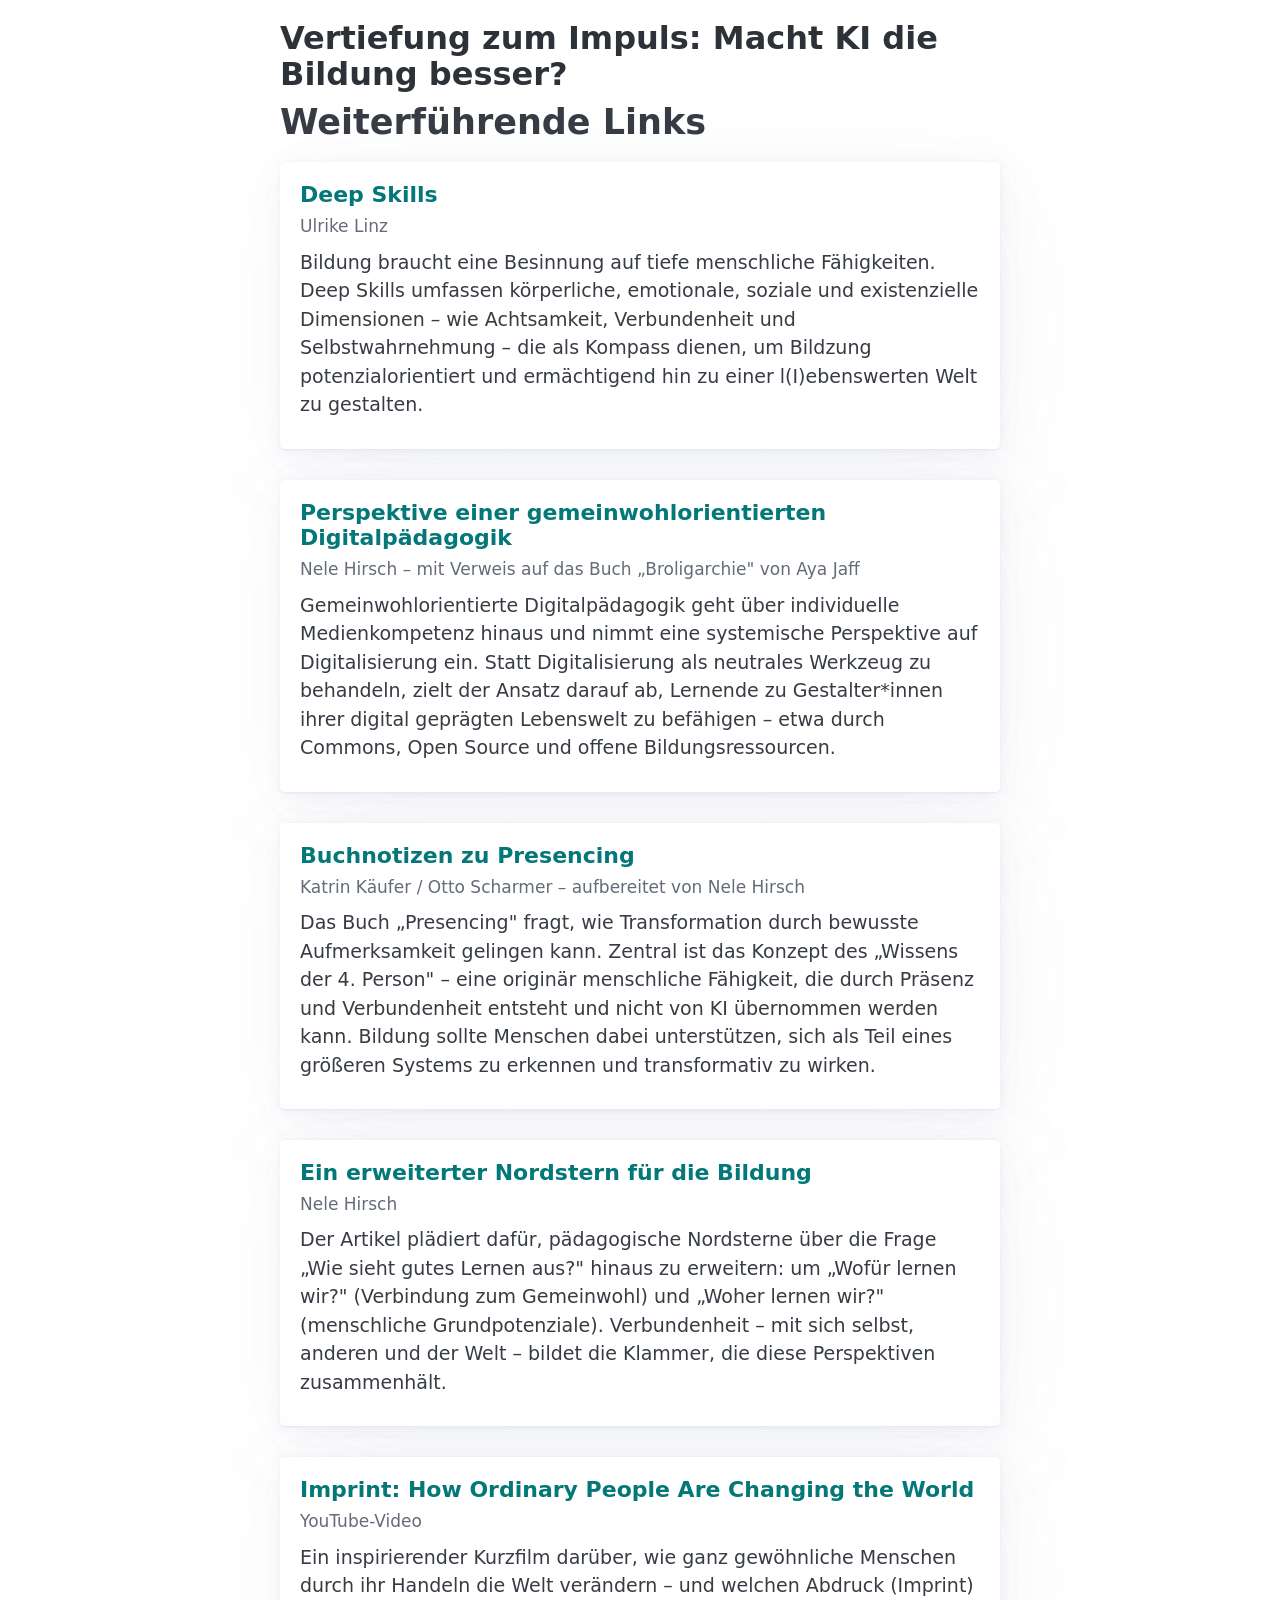
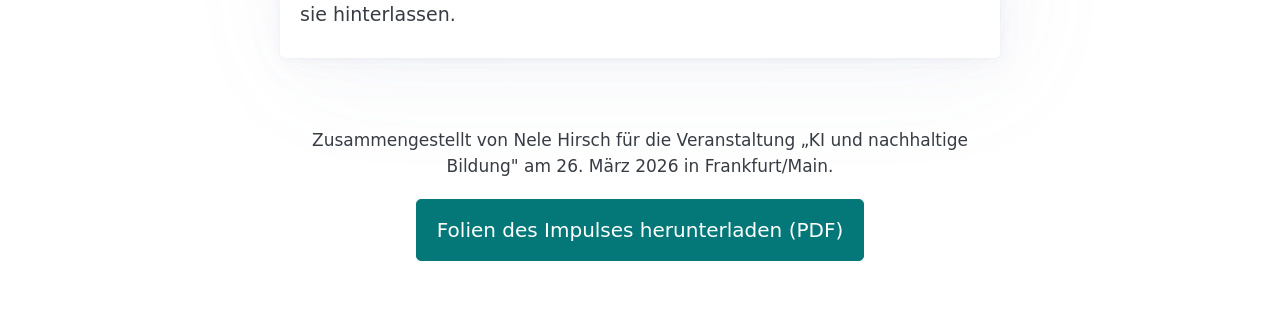
==== commit 93b80a1c: "Update content and reintroduce download section" ====
--- a/index.html
+++ b/index.html
@@ -18,17 +18,13 @@
             <h1>Vertiefung zum Impuls: Macht KI die Bildung besser?</h1>
         </header>
 
-        <section class="download-section">
-            <a href="ffm-slides.pdf" role="button" download>Folien des Impulses herunterladen (PDF)</a>
-        </section>
-
         <section>
             <h2>Weiterführende Links</h2>
 
             <article class="link-card">
                 <h3><a href="https://linzspiration.de/deep-skills">Deep Skills</a></h3>
                 <p class="author">Ulrike Linz</p>
-                <p>Im Kontext von KI braucht Bildung eine Besinnung auf tiefe menschliche Fähigkeiten. Deep Skills umfassen körperliche, emotionale, soziale und existenzielle Dimensionen – wie Achtsamkeit, Verbundenheit und Selbstwahrnehmung – die als Kompass dienen, um technologische Entwicklungen menschenwürdig und gemeinwohlorientiert zu gestalten.</p>
+                <p>Bildung braucht eine Besinnung auf tiefe menschliche Fähigkeiten. Deep Skills umfassen körperliche, emotionale, soziale und existenzielle Dimensionen – wie Achtsamkeit, Verbundenheit und Selbstwahrnehmung – die als Kompass dienen, um Bildzung potenzialorientiert und ermächtigend hin zu einer l(I)ebenswerten Welt zu gestalten.</p>
             </article>
 
             <article class="link-card">
@@ -59,7 +55,10 @@
 
     <footer class="container">
         <p>Zusammengestellt von Nele Hirsch für die Veranstaltung „KI und nachhaltige Bildung" am 26. März 2026 in Frankfurt/Main.</p>
-        <p><small><a href="impressumunddatenschutz.html">Impressum &amp; Datenschutz</a></small></p>
+  <section class="download-section">
+            <a href="ffm-slides.pdf" role="button" download>Folien des Impulses herunterladen (PDF)</a>
+        </section>      
+    
     </footer>
 </body>
 </html>
